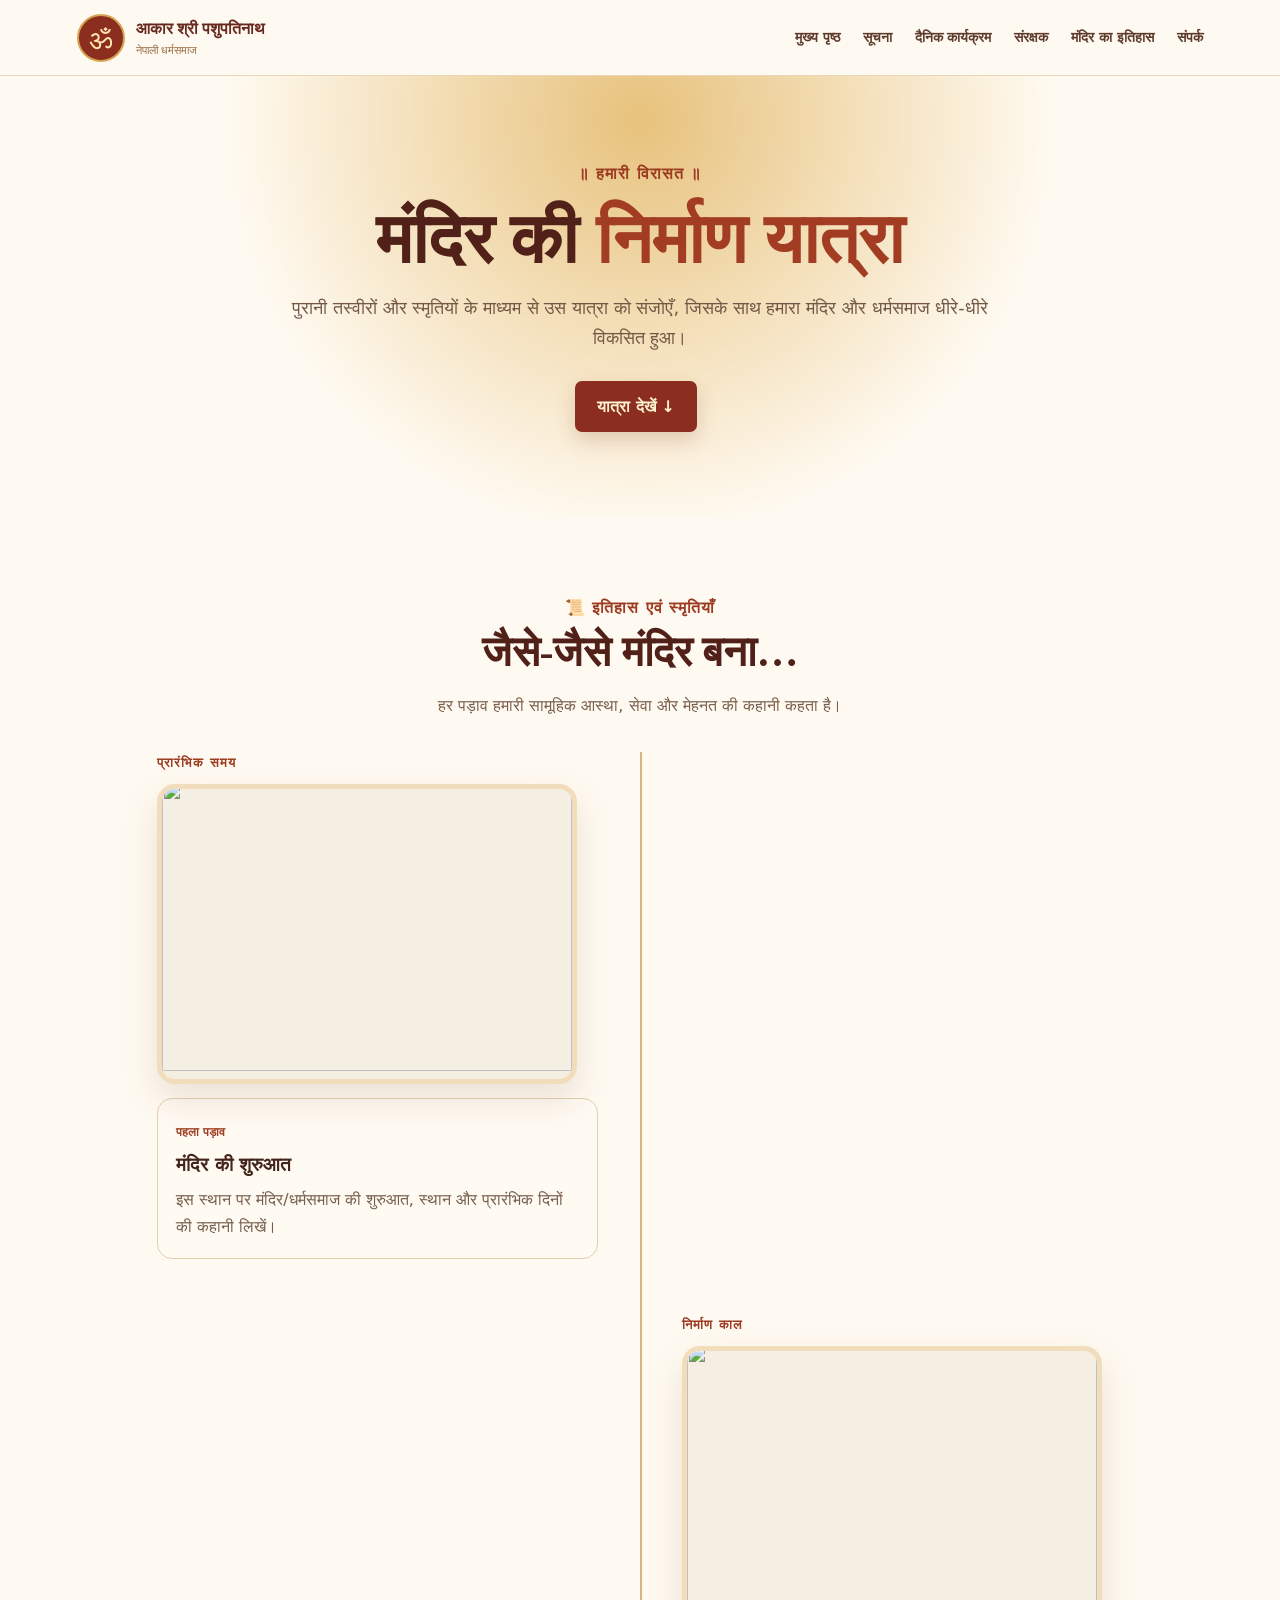
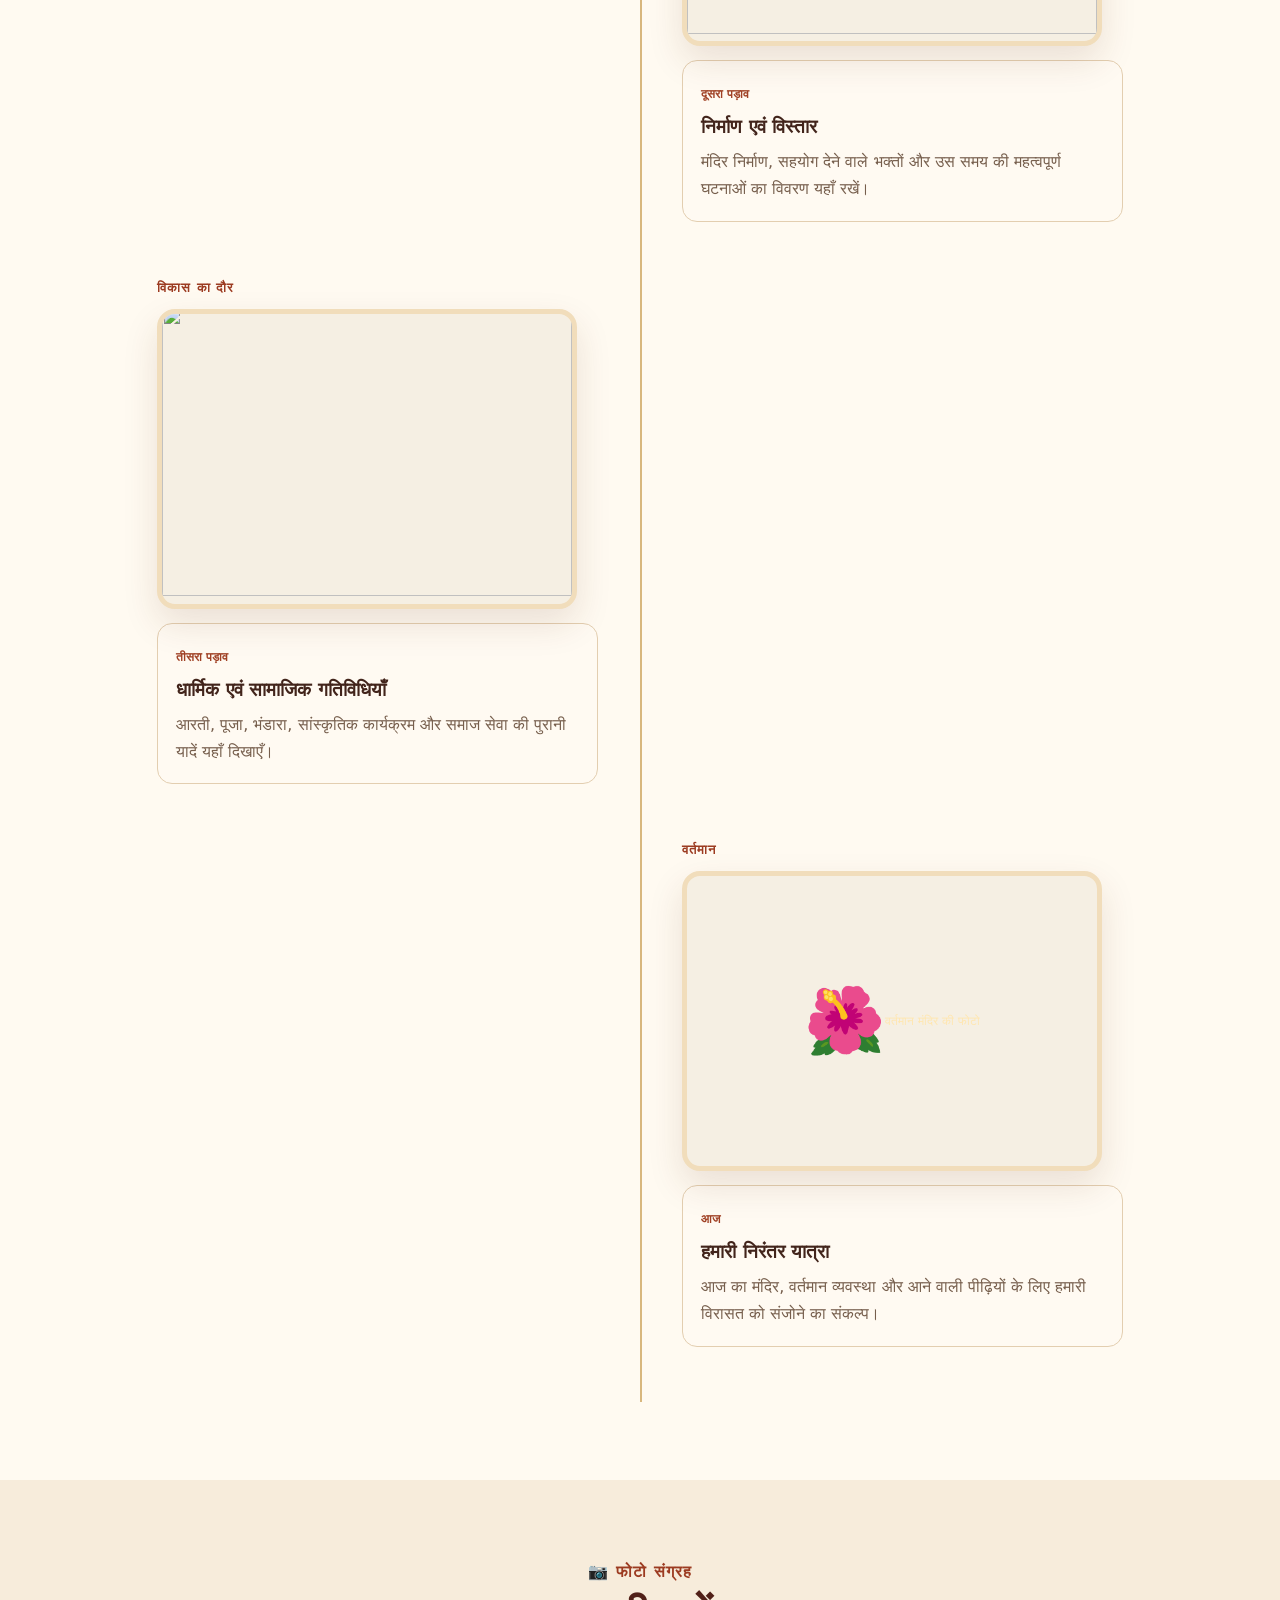
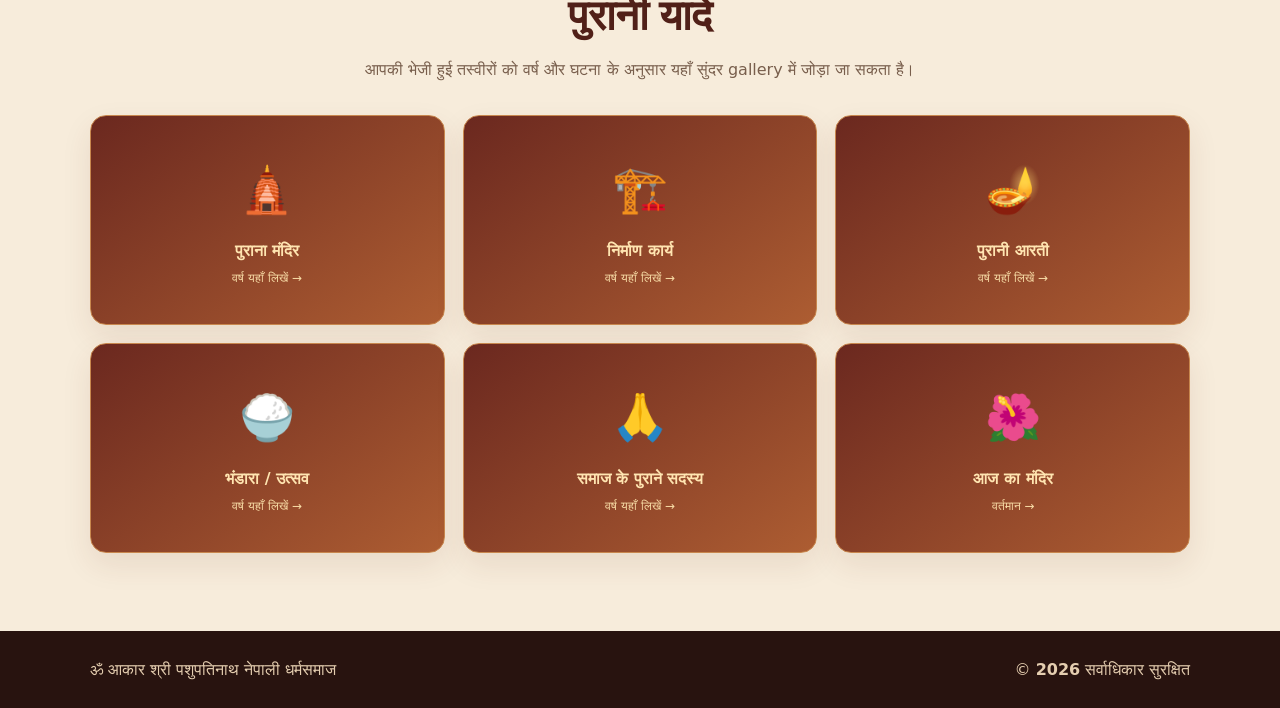
==== itihas.html @ bdc4d1e3 "Add files via upload" ====
<!doctype html>
<html lang="hi"><head><meta charset="utf-8"><meta name="viewport" content="width=device-width,initial-scale=1"><title>मंदिर का इतिहास | आकार श्री पशुपतिनाथ नेपाली धर्मसमाज</title><link rel="stylesheet" href="style.css"></head>
<body>
<header><div class="brand"><div class="om">ॐ</div><div><b>आकार श्री पशुपतिनाथ</b><small>नेपाली धर्मसमाज</small></div></div><button class="hamb" onclick="document.querySelector('nav').classList.toggle('open')">☰</button><nav><a href="index.html#home">मुख्य पृष्ठ</a><a href="index.html#notice">सूचना</a><a href="index.html#daily">दैनिक कार्यक्रम</a><a href="index.html#samrakshak">संरक्षक</a><a href="itihas.html">मंदिर का इतिहास</a><a href="index.html#contact">संपर्क</a></nav></header>
<section class="history-hero"><div class="history-inner"><div class="tilak">॥ हमारी विरासत ॥</div><h1>मंदिर की <em>निर्माण यात्रा</em></h1><p>पुरानी तस्वीरों और स्मृतियों के माध्यम से उस यात्रा को संजोएँ, जिसके साथ हमारा मंदिर और धर्मसमाज धीरे-धीरे विकसित हुआ।</p><a class="btn" href="#timeline">यात्रा देखें ↓</a></div></section>
<section id="timeline" class="section"><div class="heading center"><span>📜 इतिहास एवं स्मृतियाँ</span><h2>जैसे-जैसे मंदिर बना…</h2><p>हर पड़ाव हमारी सामूहिक आस्था, सेवा और मेहनत की कहानी कहता है।</p></div>
<div class="history-timeline">
 <article class="history-item"><div class="history-year">प्रारंभिक समय</div>
 <div class="history-photo">
    <div class="logo-area">
        <img src="old-image/01.jpg" class="logo-img">
    </div>
</div>
<div class="history-content"><span>पहला पड़ाव</span><h3>मंदिर की शुरुआत</h3><p>इस स्थान पर मंदिर/धर्मसमाज की शुरुआत, स्थान और प्रारंभिक दिनों की कहानी लिखें।</p></div></article>
 <article class="history-item"><div class="history-year">निर्माण काल</div>
 <div class="history-photo">
    <div class="logo-area">
        <img src="old-image/02.jpg" class="logo-img">
    </div>
</div>
 <div class="history-content"><span>दूसरा पड़ाव</span><h3>निर्माण एवं विस्तार</h3><p>मंदिर निर्माण, सहयोग देने वाले भक्तों और उस समय की महत्वपूर्ण घटनाओं का विवरण यहाँ रखें।</p></div></article>
 
 <article class="history-item"><div class="history-year">विकास का दौर</div>
 
 <div class="history-photo">
    <div class="logo-area">
        <img src="old-image/03.jpg" class="logo-img">
    </div>
</div>
 
 <div class="history-content"><span>तीसरा पड़ाव</span><h3>धार्मिक एवं सामाजिक गतिविधियाँ</h3><p>आरती, पूजा, भंडारा, सांस्कृतिक कार्यक्रम और समाज सेवा की पुरानी यादें यहाँ दिखाएँ।</p></div></article>
 <article class="history-item"><div class="history-year">वर्तमान</div><div class="history-photo"><div>🌺</div><small>वर्तमान मंदिर की फोटो</small></div><div class="history-content"><span>आज</span><h3>हमारी निरंतर यात्रा</h3><p>आज का मंदिर, वर्तमान व्यवस्था और आने वाली पीढ़ियों के लिए हमारी विरासत को संजोने का संकल्प।</p></div></article>
</div></section>
<section class="section cream"><div class="heading center"><span>📷 फोटो संग्रह</span><h2>पुरानी यादें</h2><p>आपकी भेजी हुई तस्वीरों को वर्ष और घटना के अनुसार यहाँ सुंदर gallery में जोड़ा जा सकता है।</p></div><div class="memory-grid history-links"><a href="purana-mandir.html"><span>🛕</span><b>पुराना मंदिर</b><small>वर्ष यहाँ लिखें →</small></a><a href="nirman-karya.html"><span>🏗️</span><b>निर्माण कार्य</b><small>वर्ष यहाँ लिखें →</small></a><a href="purani-aarti.html"><span>🪔</span><b>पुरानी आरती</b><small>वर्ष यहाँ लिखें →</small></a><a href="bhandara-utsav.html"><span>🍚</span><b>भंडारा / उत्सव</b><small>वर्ष यहाँ लिखें →</small></a><a href="purane-sadasya.html"><span>🙏</span><b>समाज के पुराने सदस्य</b><small>वर्ष यहाँ लिखें →</small></a><a href="aaj-ka-mandir.html"><span>🌺</span><b>आज का मंदिर</b><small>वर्तमान →</small></a></div></section>
<footer>ॐ आकार श्री पशुपतिनाथ नेपाली धर्मसमाज <span>© <b id="year"></b> सर्वाधिकार सुरक्षित</span></footer><script>document.getElementById('year').textContent=new Date().getFullYear()</script></body></html>
---- style.css ----
*{box-sizing:border-box}html{scroll-behavior:smooth}body{margin:0;color:#42241b;background:#fffaf1;font-family:system-ui,-apple-system,"Noto Sans Devanagari",sans-serif;line-height:1.7}header{height:76px;position:sticky;top:0;z-index:20;display:flex;align-items:center;justify-content:space-between;padding:10px 6vw;background:rgba(255,250,241,.96);border-bottom:1px solid #ead6b9;backdrop-filter:blur(12px)}.brand{display:flex;gap:11px;align-items:center}.brand b{display:block;font-family:Georgia,serif;color:#67281d}.brand small{display:block;color:#9a6c45;font-size:11px}.om{width:48px;height:48px;border-radius:50%;display:grid;place-items:center;background:#8c2e1f;color:#ffe5ad;font-size:28px;border:2px solid #d5a453}nav{display:flex;gap:23px}nav a{color:#5e3a2b;text-decoration:none;font-size:14px;font-weight:700}.hamb{display:none;background:none;border:0;font-size:25px}.hero{min-height:650px;position:relative;overflow:hidden;background:radial-gradient(circle at 80% 20%,#efd59e,transparent 23%),linear-gradient(135deg,#f4e1c3,#fffaf1)}.hero:before{content:"";position:absolute;inset:0;background-image:radial-gradient(#b8863b55 1px,transparent 1px);background-size:28px 28px;opacity:.3}.hero-inner{position:relative;max-width:1180px;margin:auto;padding:85px 30px;display:grid;grid-template-columns:1.15fr .85fr;align-items:center;gap:50px}.tilak,.heading>span{color:#9c3b21;font-weight:800;letter-spacing:1px}.hero h1{font:600 clamp(45px,6vw,76px)/1.05 Georgia,serif;color:#512018;margin:16px 0}.hero h1 em{color:#a23c22;font-style:normal}.hero-copy p{font-size:18px;max-width:680px;color:#6e5240}.btn{display:inline-block;background:#8c2e1f;color:#fff2d0;text-decoration:none;padding:12px 22px;border-radius:7px;font-weight:800;margin:12px 8px 0 0;box-shadow:0 8px 20px #7b2a1c30}.btn.ghost{background:transparent;color:#8c2e1f;border:1px solid #b66b42;box-shadow:none}.temple-art{text-align:center;background:#fff7e7cc;border:1px solid #dfc18b;border-radius:50%;width:380px;height:380px;margin:auto;padding-top:35px;box-shadow:0 25px 70px #6c321c22}.sun{color:#c28c32;font-size:40px}.temple{margin:5px auto 12px;width:200px;height:200px;border-radius:50%;display:grid;place-items:center;background:#8c2e1f;color:#ffe3a3;border:8px double #d6a34d;outline:3px solid #8c2e1f;outline-offset:-20px;font-size:100px}.temple-art h2{font:28px Georgia,serif;margin:0}.temple-art p{margin:0;color:#a03d23;font-weight:800}.bells{font-size:19px;color:#9c6a2b}.scroll{text-align:center;padding-bottom:20px;color:#936d4d}.marquee{background:#7f2c20;color:#ffe9bd;padding:11px;text-align:center;font-size:14px}.section{padding:78px 7vw;max-width:1300px;margin:auto}.cream{max-width:none;background:#f7ecdb}.heading{margin-bottom:32px}.heading h2{font:600 42px/1.15 Georgia,serif;margin:7px 0;color:#512018}.heading p{color:#785e4c}.center{text-align:center}.cards,.videos,.people{display:grid;grid-template-columns:repeat(3,1fr);gap:20px}.notice{background:#fff;border:1px solid #ead8bf;border-radius:14px;padding:22px;display:flex;gap:15px;box-shadow:0 10px 25px #6b32120b}.notice .icon{font-size:30px}.notice b,.role{color:#a04125;font-size:12px;letter-spacing:1px}.notice h3{margin:4px 0}.notice p{margin:0;color:#765e4c}.timeline{max-width:1150px;margin:auto;display:grid;grid-template-columns:repeat(5,1fr);border:1px solid #dfc9a6;border-radius:15px;overflow:hidden;background:#fffaf0}.timeline div{padding:25px 15px;border-right:1px solid #dfc9a6}.timeline div:last-child{border:0}.timeline time{color:#9d3c22;font-weight:900;display:block}.timeline strong{display:block;font-size:18px;margin:8px 0}.timeline small{color:#806855}.note{text-align:center;color:#96765a;font-size:13px}.video,.gallery-grid div{background:linear-gradient(135deg,#622319,#a94727);height:180px;display:grid;place-items:center;color:#ffe3a8;font-size:55px}.videos article{background:#fff;border:1px solid #ead8bf;border-radius:15px;overflow:hidden}.videos h3,.videos p{margin-left:20px}.videos p{color:#7d6654}.about{display:grid;grid-template-columns:.8fr 1.2fr;gap:70px;align-items:center}.about-art{height:330px;border-radius:50%;display:grid;place-items:center;background:radial-gradient(circle,#9c3724 0 35%,#7a271c 36% 55%,#d1a04e 56% 57%,#f4e0bc 58%);color:#ffe4a9;font:110px Georgia,serif;position:relative}.about-art span{position:absolute;bottom:50px;font:700 13px system-ui;letter-spacing:2px}.pillrow{display:flex;flex-wrap:wrap;gap:10px}.pillrow span{background:#f6ead7;border:1px solid #e4ceb0;padding:10px 14px;border-radius:30px}.people{grid-template-columns:repeat(3,1fr)}.person{background:#fffaf2;border:1px solid #e3ceb0;border-radius:15px;padding:24px;text-align:center;text-decoration:none;color:#42241b;transition:.2s}.person:hover{transform:translateY(-4px);box-shadow:0 15px 30px #63311a18}.avatar,.photo{width:75px;height:75px;margin:auto;border-radius:50%;display:grid;place-items:center;background:#ecd4ad;color:#8c2e1f;font-weight:900;font-size:24px}.featured{background:#fff8e6;border:2px solid #d5a453}.featured .photo{width:105px;height:105px;font-size:42px;background:#8c2e1f;color:#ffe3a8;border:6px double #d6a34d}.person h3{margin:8px 0}.person p{color:#9a6d4a}.gallery-grid{display:grid;grid-template-columns:repeat(4,1fr);gap:15px}.gallery-grid div{height:190px;border-radius:15px;display:flex;flex-direction:column;justify-content:center;align-items:center;gap:10px}.gallery-grid b{font-size:16px}.contact{background:#4c2119;color:#ffe8be;padding:65px 7vw;display:grid;grid-template-columns:1fr 1fr;gap:50px}.contact h2{font:40px Georgia,serif}.contact-card{background:#5e2a20;border:1px solid #8b5545;padding:30px;border-radius:16px}.contact-card a{color:#ffe2a8}.contact>div>span{color:#e6ad62;font-weight:800}footer{background:#28130f;color:#e5ceb0;padding:25px 7vw;display:flex;justify-content:space-between}.profile-hero{min-height:calc(100vh - 76px);padding:55px 20px;background:radial-gradient(circle at 50% 0,#f0d49a,#fffaf1 45%);display:flex;justify-content:center}.profile-card{max-width:760px;text-align:center;background:#fffaf1;border:1px solid #dfc294;border-radius:25px;padding:38px 55px;box-shadow:0 25px 80px #6b321c18}.back{display:block;text-align:left;color:#8f3a24;text-decoration:none;font-weight:700}.profile-photo{width:180px;height:180px;margin:25px auto;border-radius:50%;display:grid;place-items:center;background:#8c2e1f;color:#ffe2a1;font:90px Georgia,serif;border:9px double #d7a44d;outline:2px solid #8c2e1f;outline-offset:-25px}.profile-card h1{font:45px Georgia,serif;color:#512018;margin:5px}.divider{color:#c08b3a;margin:12px}.quote{font:italic 21px Georgia,serif;color:#8a5a35}.profile-points{display:grid;grid-template-columns:repeat(3,1fr);gap:12px;margin:25px 0}.profile-points div{padding:15px;background:#f7ead5;border-radius:12px}.profile-points b{display:block;font-size:28px}.profile-points span{font-size:13px;font-weight:700}.profile-card>p{color:#735846}@media(max-width:850px){nav{display:none;position:absolute;top:76px;left:0;right:0;background:#fffaf1;padding:20px;flex-direction:column}.hamb{display:block}.hero-inner,.about,.contact{grid-template-columns:1fr}.hero-inner{padding-top:55px}.temple-art{width:310px;height:310px}.temple{width:155px;height:155px;font-size:75px}.cards,.videos,.people{grid-template-columns:1fr 1fr}.timeline{grid-template-columns:1fr}.timeline div{border-right:0;border-bottom:1px solid #dfc9a6}.gallery-grid{grid-template-columns:1fr 1fr}.profile-card{padding:25px}.profile-points{grid-template-columns:1fr}}@media(max-width:520px){.cards,.videos,.people,.gallery-grid{grid-template-columns:1fr}.section{padding:55px 5vw}.hero h1{font-size:44px}footer{display:block}.brand b{font-size:13px}}

.history-hero{min-height:440px;display:grid;place-items:center;text-align:center;padding:70px 25px;background:radial-gradient(circle at 50% 10%,#e7c27c,#fffaf1 55%)}.history-inner{max-width:850px}.history-hero h1{font:600 clamp(45px,6vw,70px)/1.08 Georgia,serif;color:#512018;margin:15px 0}.history-hero h1 em{color:#a23c22;font-style:normal}.history-hero p{font-size:18px;color:#735846;max-width:720px;margin:0 auto 15px}.history-timeline{max-width:1050px;margin:auto;position:relative}.history-timeline:before{content:"";position:absolute;left:50%;top:0;bottom:0;width:2px;background:#d8b77e}.history-item{position:relative;width:50%;padding:0 42px 55px}.history-item:nth-child(even){margin-left:50%}.history-year{font-weight:900;color:#9c3b21;font-size:13px;letter-spacing:1px;margin-bottom:10px}.history-photo{height:220px;border-radius:16px;background:linear-gradient(135deg,#6d291f,#b56a35);display:grid;place-items:center;color:#ffe6af;border:5px solid #f1ddbb;box-shadow:0 15px 35px #60301b20}.history-photo div{font-size:65px}.history-photo small{font-size:12px}.history-content{background:#fffaf2;border:1px solid #e3ceb0;border-radius:15px;padding:18px;margin-top:14px}.history-content span{color:#a04125;font-size:12px;font-weight:900}.history-content h3{margin:5px 0}.history-content p{color:#765e4c;margin:0}.memory-grid{display:grid;grid-template-columns:repeat(3,1fr);gap:18px}.memory-grid div{height:210px;border-radius:16px;background:linear-gradient(145deg,#6b281f,#ad5d32);display:flex;flex-direction:column;align-items:center;justify-content:center;color:#ffe5b1;text-align:center;font-size:22px;box-shadow:0 12px 30px #5b2a1a18}.memory-grid small{font-size:12px;margin-top:5px;color:#f8dca6}.history-teaser{display:grid;grid-template-columns:1fr 1fr;gap:50px;align-items:center;background:#f7ecdb;max-width:none}.history-mini{display:grid;grid-template-columns:repeat(3,1fr);gap:12px}.history-mini div{height:180px;border-radius:15px;background:linear-gradient(135deg,#6b291f,#aa572f);display:flex;flex-direction:column;align-items:center;justify-content:center;color:#ffe3aa;font-size:45px}.history-mini b{font-size:13px;margin-top:8px}@media(max-width:850px){.history-timeline:before{left:12px}.history-item,.history-item:nth-child(even){width:100%;margin-left:0;padding-left:38px;padding-right:0}.memory-grid{grid-template-columns:1fr 1fr}.history-teaser{grid-template-columns:1fr}.history-mini{grid-template-columns:1fr 1fr}}@media(max-width:520px){.memory-grid{grid-template-columns:1fr}.history-mini{grid-template-columns:1fr}.history-photo{height:190px}}

.history-links a{height:210px;border-radius:16px;background:linear-gradient(145deg,#6b281f,#ad5d32);display:flex;flex-direction:column;align-items:center;justify-content:center;color:#ffe5b1;text-align:center;text-decoration:none;box-shadow:0 12px 30px #5b2a1a18;border:1px solid #c8874e;transition:.2s}.history-links a:hover{transform:translateY(-5px)}.history-links a span{font-size:45px}.history-links a b{margin-top:8px}.history-links a small{font-size:12px;color:#f8dca6;margin-top:4px}.single-memory{max-width:1050px;margin:auto;display:grid;grid-template-columns:1fr 1fr;gap:35px}.large-memory-photo{min-height:380px;border-radius:20px;background:linear-gradient(145deg,#6b281f,#b76a35);border:7px solid #f1ddbb;display:flex;flex-direction:column;align-items:center;justify-content:center;color:#ffe5b1}.large-memory-photo span{font-size:95px}.large-memory-photo b{font-size:20px;margin-top:12px}.large-memory-photo small{font-size:12px;color:#f8dca6}.memory-detail{background:#fffaf2;border:1px solid #e3ceb0;border-radius:20px;padding:35px;display:flex;flex-direction:column;justify-content:center}.memory-detail h3{font:600 34px Georgia,serif;color:#512018;margin:8px 0 12px}.photo-note{margin-top:20px;padding:16px;background:#f7ead5;border-radius:12px;color:#805c42;font-size:14px}@media(max-width:850px){.single-memory{grid-template-columns:1fr}}
.member-hero{padding:75px 7vw;background:radial-gradient(circle at 80% 10%,#efd39b,transparent 30%),linear-gradient(135deg,#f4e1c3,#fffaf1);border-bottom:1px solid #ead6b9}.member-hero span{color:#9c3b21;font-weight:900}.member-hero h1{font:600 clamp(42px,6vw,64px)/1.1 Georgia,serif;color:#512018;margin:10px 0}.member-hero p{max-width:700px;color:#735846;font-size:17px}.member-section{max-width:none}.member-summary{display:grid;grid-template-columns:repeat(4,1fr);gap:15px;margin-bottom:28px}.member-summary div{background:#fff;border:1px solid #e3ceb0;border-radius:15px;padding:20px 22px}.member-summary b{display:block;font:700 32px Georgia,serif;color:#8c2e1f}.member-summary span{color:#795e4b;font-size:13px;font-weight:700}.member-toolbar{display:flex;gap:12px;align-items:center;margin-bottom:18px}.member-toolbar input,.member-toolbar select{padding:13px 15px;border:1px solid #ddc8a7;border-radius:9px;background:#fffaf3;color:#42241b;font:inherit}.member-toolbar input{flex:1}.member-toolbar .btn{border:0;cursor:pointer}.member-table-wrap{overflow:auto;background:#fff;border:1px solid #e1cdb0;border-radius:16px;box-shadow:0 12px 30px #5b2a1a10}.member-table{width:100%;border-collapse:collapse;min-width:900px}.member-table th{background:#f6ead7;color:#6d432f;text-align:left;font-size:12px;letter-spacing:.4px;padding:15px}.member-table td{padding:16px 15px;border-top:1px solid #eee0cd;color:#624938}.member-table td:first-child b{display:block;color:#512018}.member-table td small{color:#a17452}.status{display:inline-block;padding:5px 10px;border-radius:20px;font-size:12px;font-weight:800}.status.active{background:#e5f0e4;color:#376238}.status.due{background:#fff0cf;color:#865d16}.status.expired{background:#f6dddd;color:#8b2f2f}.wa-btn,.detail-btn{border:0;border-radius:7px;padding:8px 10px;margin:2px;cursor:pointer;font-weight:800}.wa-btn{background:#e4f2df;color:#356735}.detail-btn{background:#f1e6d7;color:#744a31}.member-note{margin-top:20px;background:#f7ead5;border:1px solid #e2c9a4;border-radius:12px;padding:16px;color:#735541;font-size:14px}@media(max-width:850px){.member-summary{grid-template-columns:1fr 1fr}.member-toolbar{flex-wrap:wrap}.member-toolbar input{min-width:100%}}@media(max-width:520px){.member-summary{grid-template-columns:1fr}.member-hero{padding:55px 5vw}}
.logo-img {
    width: 400px;
    height: 400px;
    object-fit: contain;
    display: block;
    margin: 0 auto 15px;
}
.logo-header-img {
    width: 100px;
    height: 100px;
    object-fit: contain;
    display: block;
    margin: 0 auto 15px;
}
.history-photo {
    width: 100%;
    max-width: 420px;
    height: 300px;
    overflow: hidden;
    border-radius: 18px;
    position: relative;
    background: #f5efe3;
    display: flex;
    align-items: center;
    justify-content: center;
}

.history-photo .logo-area {
    width: 100%;
    height: 100%;
    display: flex;
    align-items: center;
    justify-content: center;
}

.history-photo .logo-img {
    width: 100%;
    height: 100%;
    object-fit: contain;
    display: block;
}
@media (max-width: 768px) {
    .logo-img {
        width: 120px;
        height: 120px;
    }

    .site-title {
        font-size: 22px;
    }
}
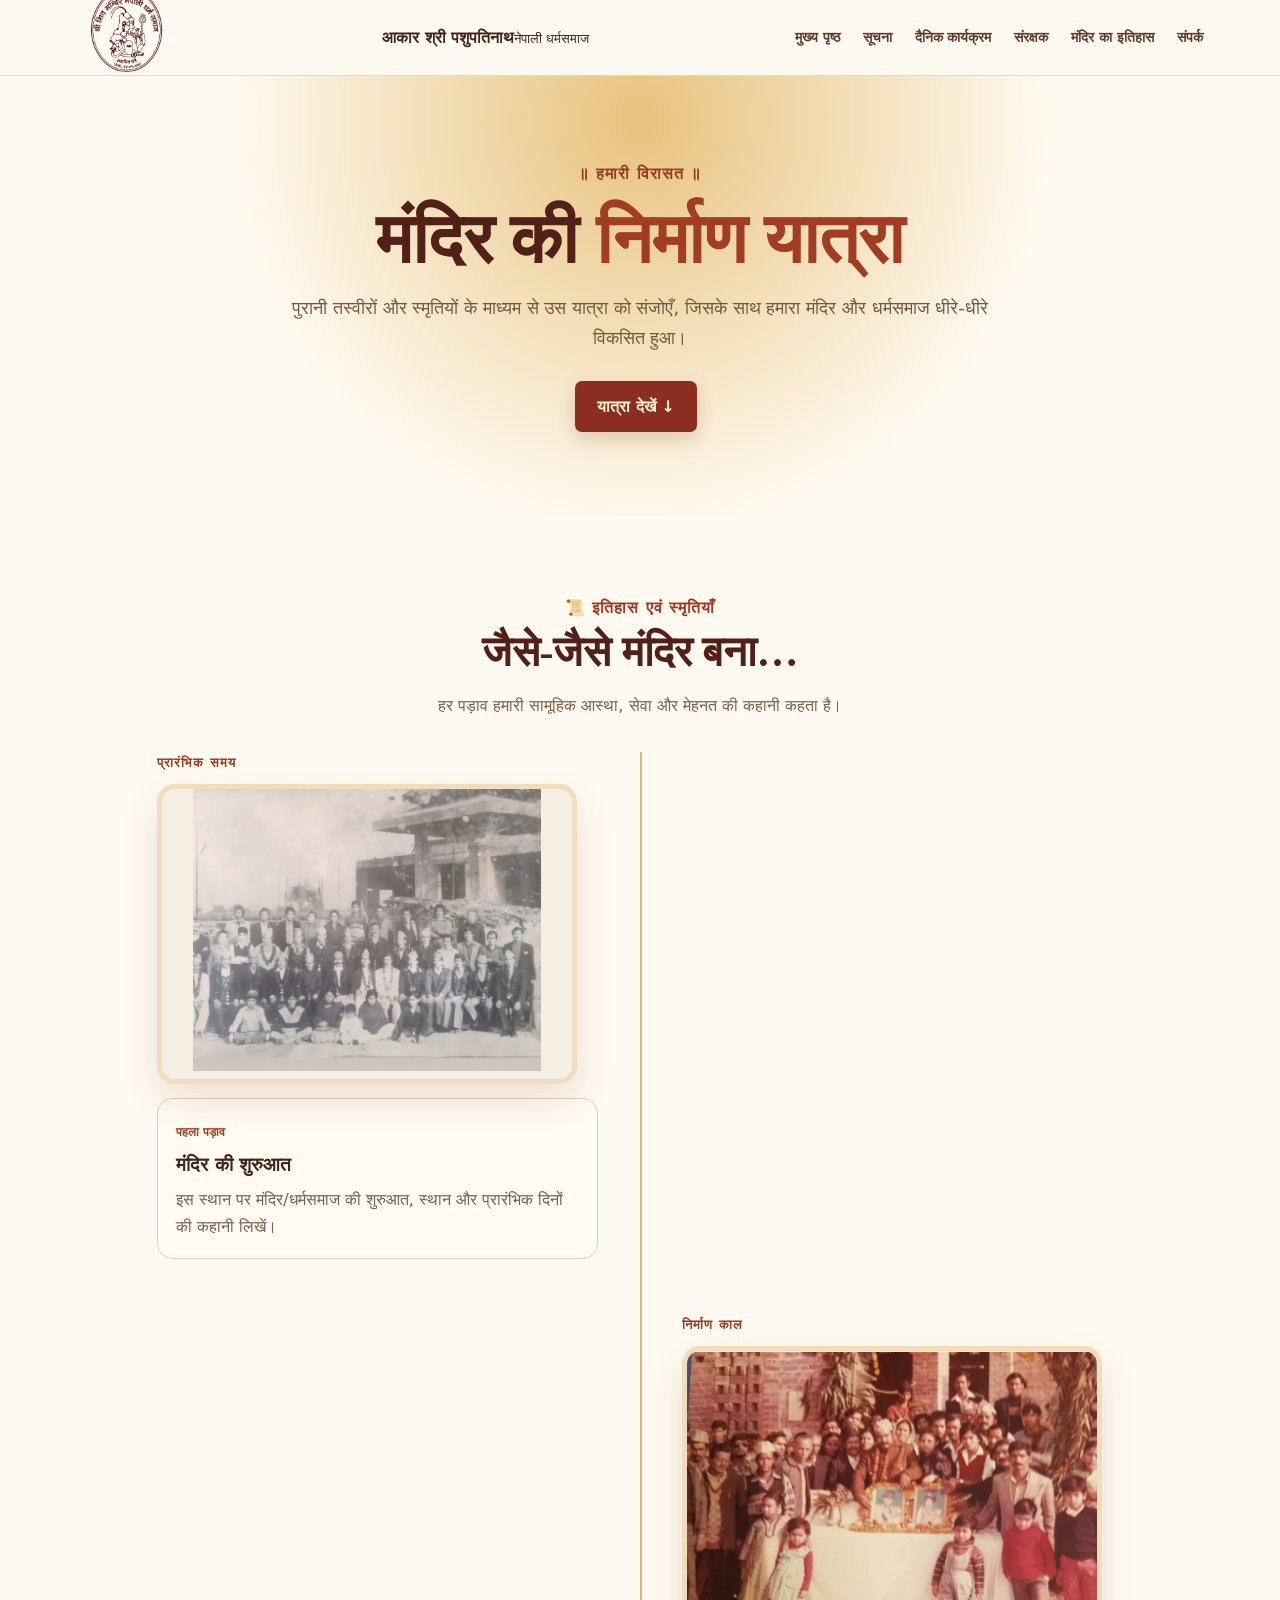
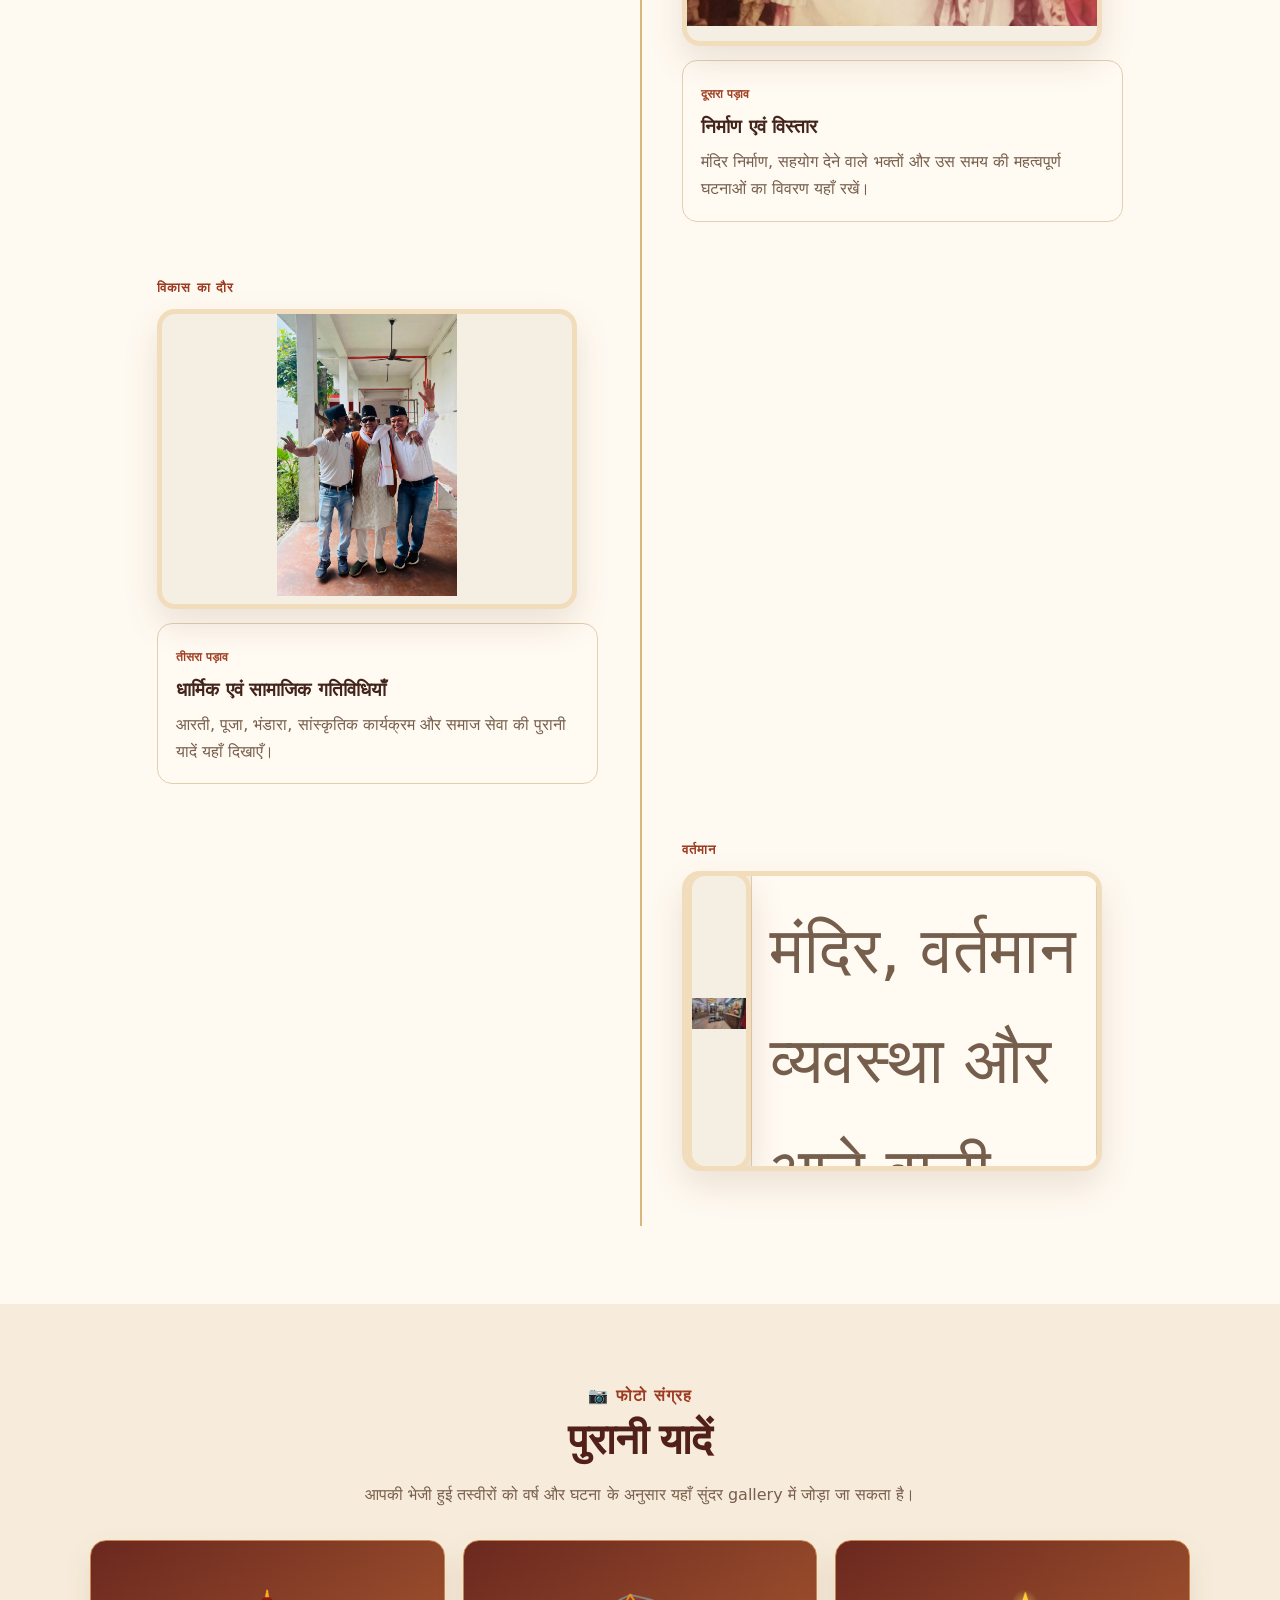
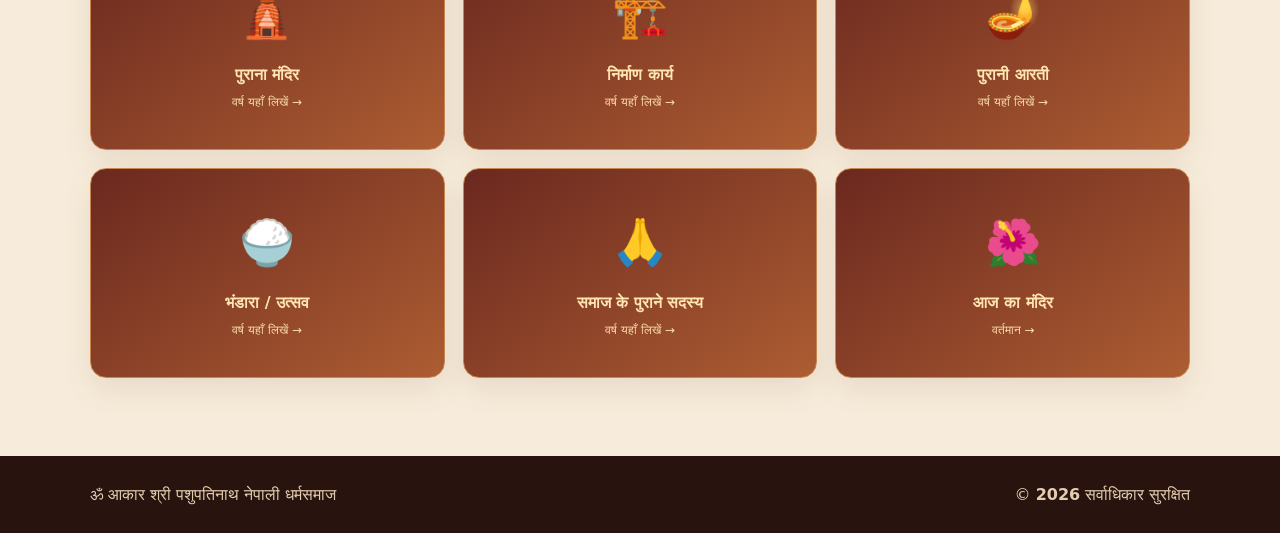
==== commit 7c6f729a: "push hhh" ====
--- a/itihas.html
+++ b/itihas.html
@@ -1,7 +1,7 @@
 <!doctype html>
 <html lang="hi"><head><meta charset="utf-8"><meta name="viewport" content="width=device-width,initial-scale=1"><title>मंदिर का इतिहास | आकार श्री पशुपतिनाथ नेपाली धर्मसमाज</title><link rel="stylesheet" href="style.css"></head>
 <body>
-<header><div class="brand"><div class="om">ॐ</div><div><b>आकार श्री पशुपतिनाथ</b><small>नेपाली धर्मसमाज</small></div></div><button class="hamb" onclick="document.querySelector('nav').classList.toggle('open')">☰</button><nav><a href="index.html#home">मुख्य पृष्ठ</a><a href="index.html#notice">सूचना</a><a href="index.html#daily">दैनिक कार्यक्रम</a><a href="index.html#samrakshak">संरक्षक</a><a href="itihas.html">मंदिर का इतिहास</a><a href="index.html#contact">संपर्क</a></nav></header>
+<header> <div class="logo-area"> <img src="logo.png" alt="आकार श्री पशुपतिनाथ नेपाली धर्मसमाज लोगो" class="logo-header-img" ></div><div><b>आकार श्री पशुपतिनाथ</b><small>नेपाली धर्मसमाज</small></div></div><button class="hamb" onclick="document.querySelector('nav').classList.toggle('open')">☰</button><nav><a href="index.html#home">मुख्य पृष्ठ</a><a href="index.html#notice">सूचना</a><a href="index.html#daily">दैनिक कार्यक्रम</a><a href="index.html#samrakshak">संरक्षक</a><a href="itihas.html">मंदिर का इतिहास</a><a href="index.html#contact">संपर्क</a></nav></header>
 <section class="history-hero"><div class="history-inner"><div class="tilak">॥ हमारी विरासत ॥</div><h1>मंदिर की <em>निर्माण यात्रा</em></h1><p>पुरानी तस्वीरों और स्मृतियों के माध्यम से उस यात्रा को संजोएँ, जिसके साथ हमारा मंदिर और धर्मसमाज धीरे-धीरे विकसित हुआ।</p><a class="btn" href="#timeline">यात्रा देखें ↓</a></div></section>
 <section id="timeline" class="section"><div class="heading center"><span>📜 इतिहास एवं स्मृतियाँ</span><h2>जैसे-जैसे मंदिर बना…</h2><p>हर पड़ाव हमारी सामूहिक आस्था, सेवा और मेहनत की कहानी कहता है।</p></div>
 <div class="history-timeline">
@@ -19,17 +19,27 @@
     </div>
 </div>
  <div class="history-content"><span>दूसरा पड़ाव</span><h3>निर्माण एवं विस्तार</h3><p>मंदिर निर्माण, सहयोग देने वाले भक्तों और उस समय की महत्वपूर्ण घटनाओं का विवरण यहाँ रखें।</p></div></article>
- 
  <article class="history-item"><div class="history-year">विकास का दौर</div>
- 
  <div class="history-photo">
     <div class="logo-area">
         <img src="old-image/03.jpg" class="logo-img">
     </div>
 </div>
- 
  <div class="history-content"><span>तीसरा पड़ाव</span><h3>धार्मिक एवं सामाजिक गतिविधियाँ</h3><p>आरती, पूजा, भंडारा, सांस्कृतिक कार्यक्रम और समाज सेवा की पुरानी यादें यहाँ दिखाएँ।</p></div></article>
- <article class="history-item"><div class="history-year">वर्तमान</div><div class="history-photo"><div>🌺</div><small>वर्तमान मंदिर की फोटो</small></div><div class="history-content"><span>आज</span><h3>हमारी निरंतर यात्रा</h3><p>आज का मंदिर, वर्तमान व्यवस्था और आने वाली पीढ़ियों के लिए हमारी विरासत को संजोने का संकल्प।</p></div></article>
+ <article class="history-item"><div class="history-year">वर्तमान</div><div class="history-photo">
+<div class="history-photo">
+    <div class="logo-area">
+        <img src="old-image/04.jpg" class="logo-img">
+    </div>
+</div>
+ <div class="history-content"><span>आज</span><h3>हमारी निरंतर यात्रा</h3><p>आज का मंदिर, वर्तमान व्यवस्था और आने वाली पीढ़ियों के लिए हमारी विरासत को संजोने का संकल्प।</p></div></article>
 </div></section>
-<section class="section cream"><div class="heading center"><span>📷 फोटो संग्रह</span><h2>पुरानी यादें</h2><p>आपकी भेजी हुई तस्वीरों को वर्ष और घटना के अनुसार यहाँ सुंदर gallery में जोड़ा जा सकता है।</p></div><div class="memory-grid history-links"><a href="purana-mandir.html"><span>🛕</span><b>पुराना मंदिर</b><small>वर्ष यहाँ लिखें →</small></a><a href="nirman-karya.html"><span>🏗️</span><b>निर्माण कार्य</b><small>वर्ष यहाँ लिखें →</small></a><a href="purani-aarti.html"><span>🪔</span><b>पुरानी आरती</b><small>वर्ष यहाँ लिखें →</small></a><a href="bhandara-utsav.html"><span>🍚</span><b>भंडारा / उत्सव</b><small>वर्ष यहाँ लिखें →</small></a><a href="purane-sadasya.html"><span>🙏</span><b>समाज के पुराने सदस्य</b><small>वर्ष यहाँ लिखें →</small></a><a href="aaj-ka-mandir.html"><span>🌺</span><b>आज का मंदिर</b><small>वर्तमान →</small></a></div></section>
+<section class="section cream"><div class="heading center"><span>📷 फोटो संग्रह</span><h2>पुरानी यादें</h2><p>आपकी भेजी हुई तस्वीरों को वर्ष और घटना के अनुसार यहाँ सुंदर gallery में जोड़ा जा सकता है।</p></div>
+<div class="memory-grid history-links"><a href="purana-mandir.html">
+<span>🛕</span><b>पुराना मंदिर</b><small>वर्ष यहाँ लिखें →</small></a>
+<a href="nirman-karya.html"><span>🏗️</span><b>निर्माण कार्य</b><small>वर्ष यहाँ लिखें →</small></a>
+<a href="purani-aarti.html"><span>🪔</span><b>पुरानी आरती</b><small>वर्ष यहाँ लिखें →</small></a>
+<a href="bhandara-utsav.html"><span>🍚</span><b>भंडारा / उत्सव</b><small>वर्ष यहाँ लिखें →</small></a>
+<a href="purane-sadasya.html"><span>🙏</span><b>समाज के पुराने सदस्य</b><small>वर्ष यहाँ लिखें →</small></a>
+<a href="aaj-ka-mandir.html"><span>🌺</span><b>आज का मंदिर</b><small>वर्तमान →</small></a></div></section>
 <footer>ॐ आकार श्री पशुपतिनाथ नेपाली धर्मसमाज <span>© <b id="year"></b> सर्वाधिकार सुरक्षित</span></footer><script>document.getElementById('year').textContent=new Date().getFullYear()</script></body></html>
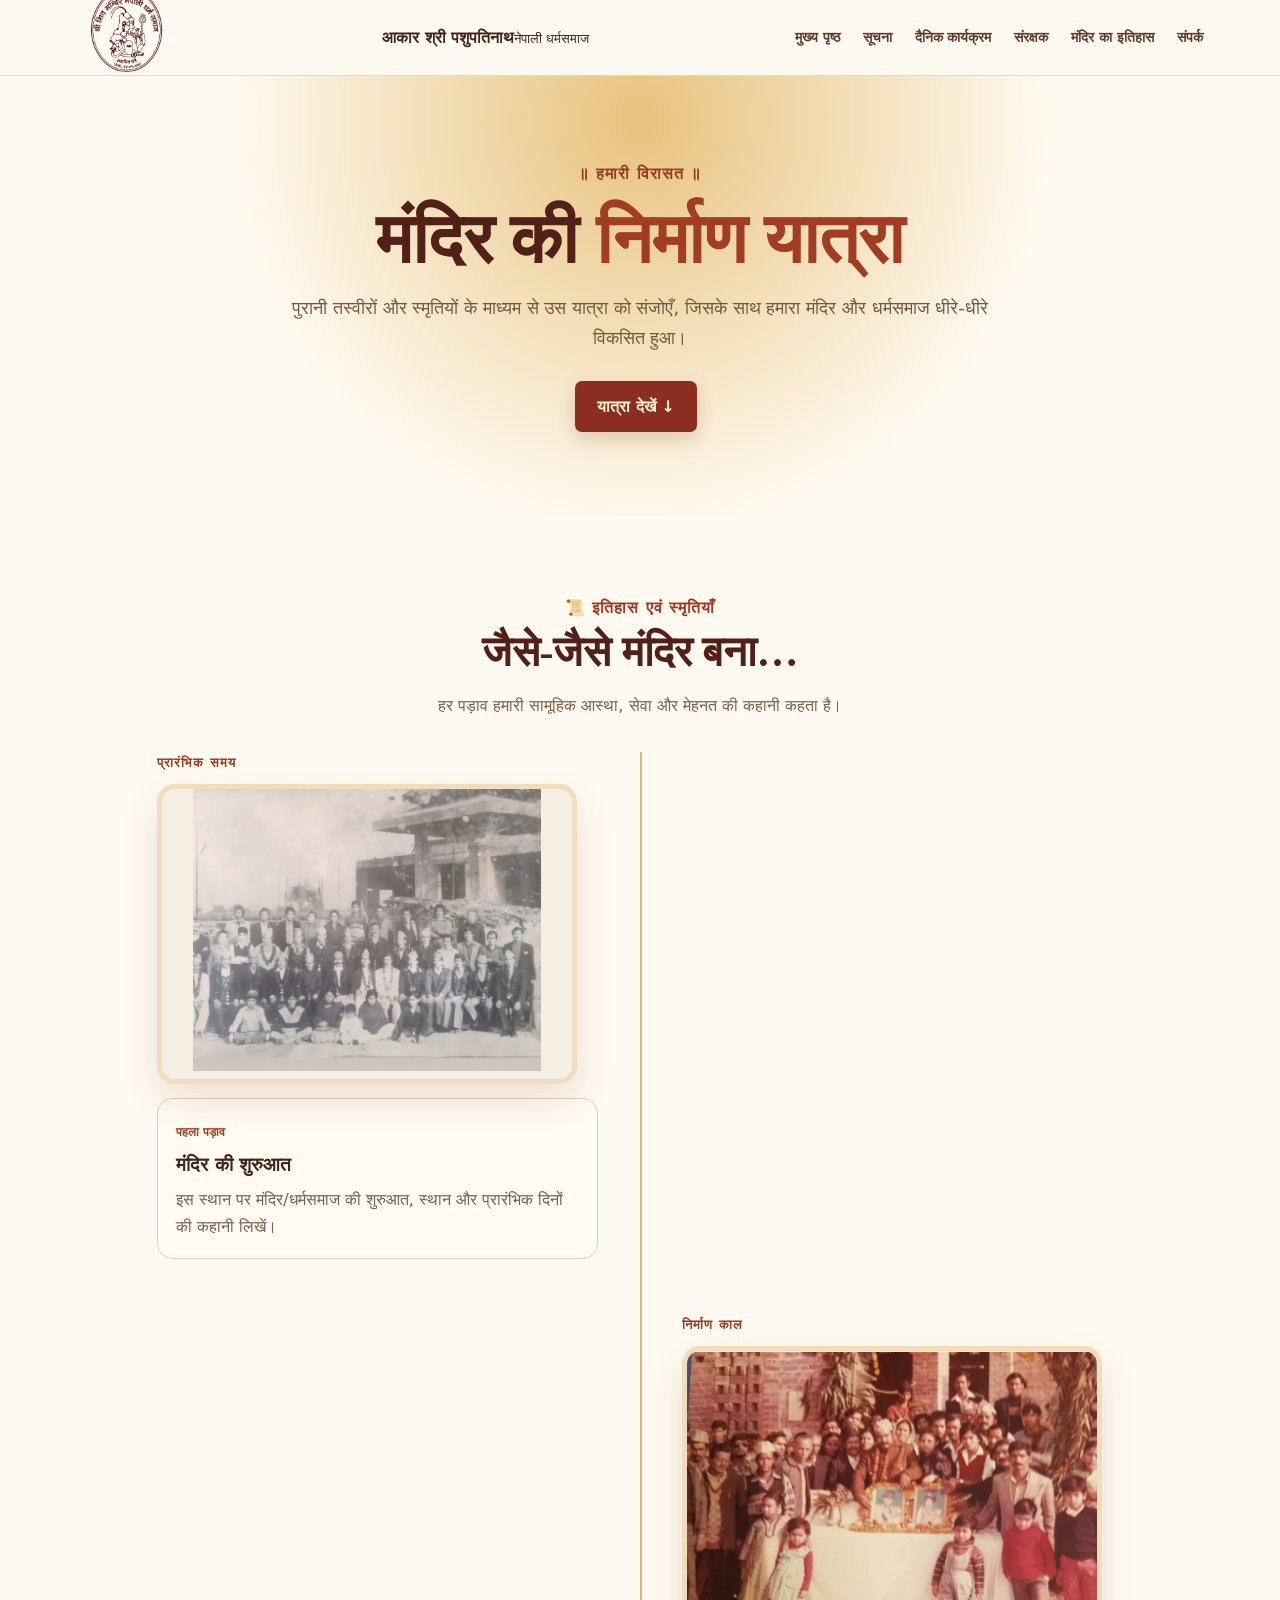
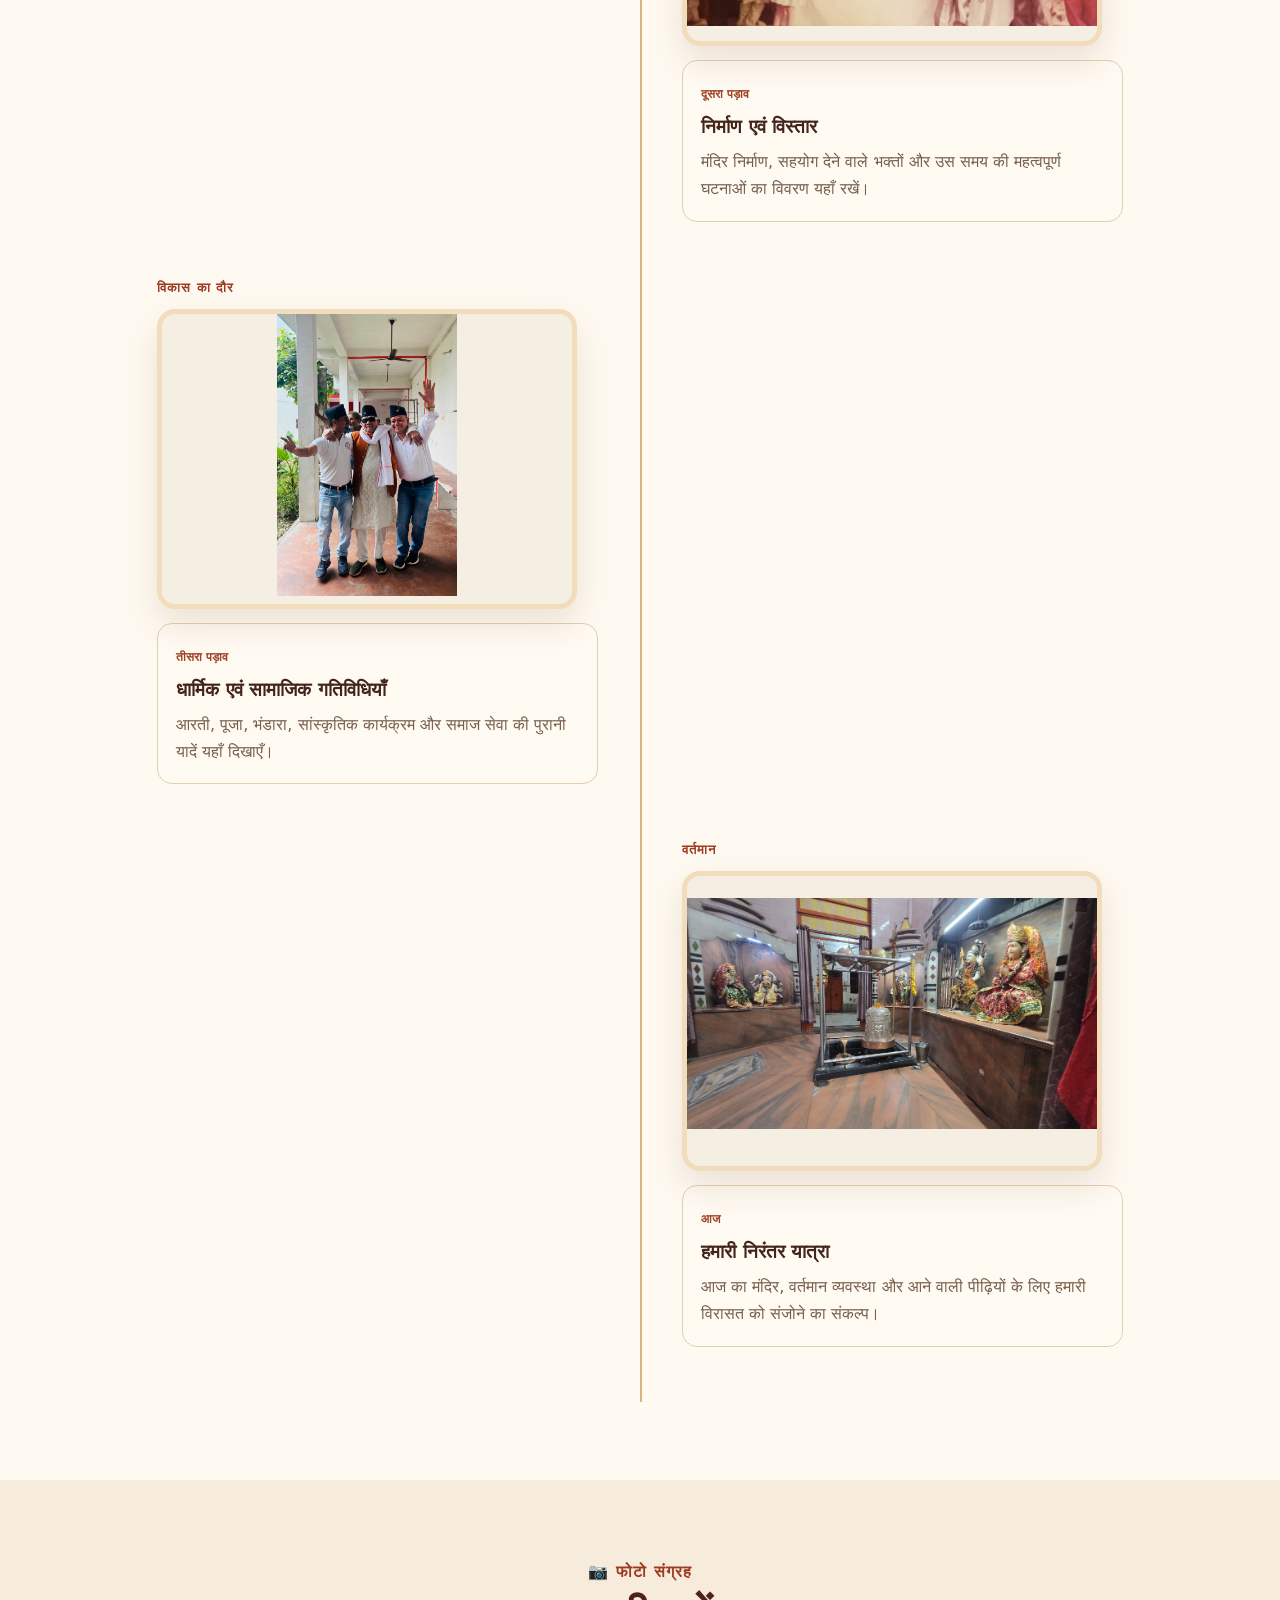
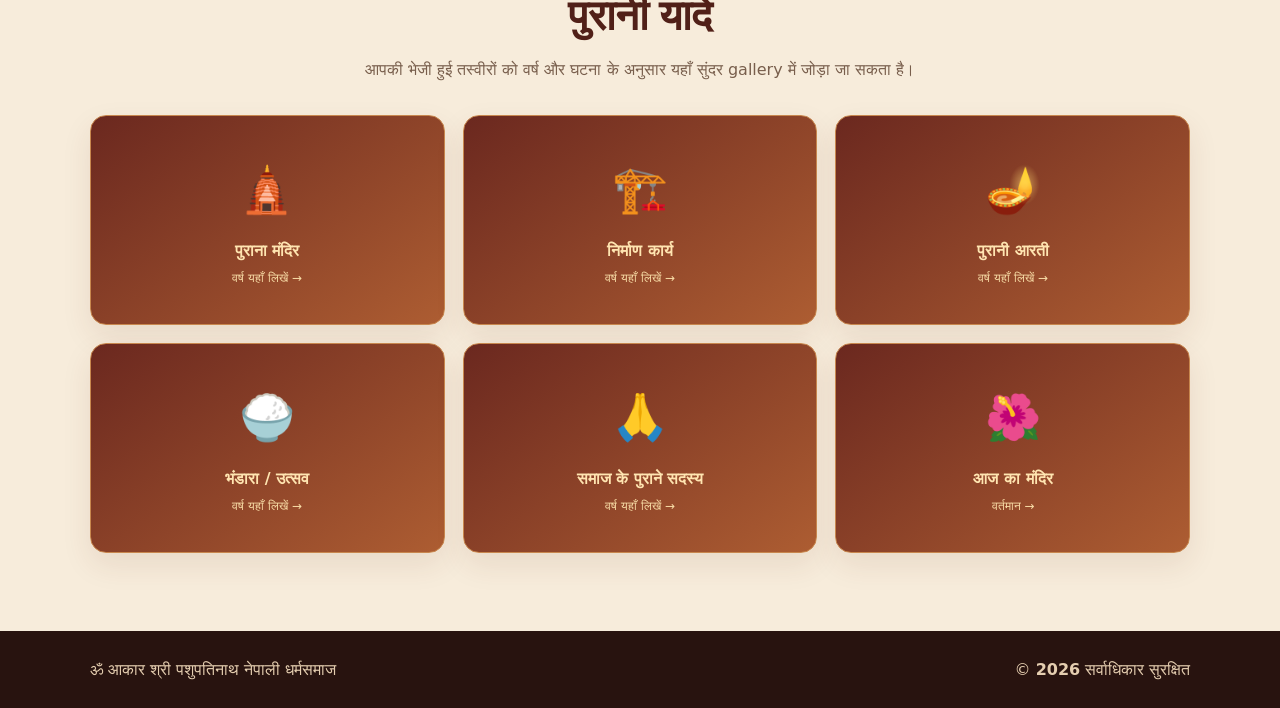
==== commit e27ba67c: "up up" ====
--- a/itihas.html
+++ b/itihas.html
@@ -6,6 +6,7 @@
 <section id="timeline" class="section"><div class="heading center"><span>📜 इतिहास एवं स्मृतियाँ</span><h2>जैसे-जैसे मंदिर बना…</h2><p>हर पड़ाव हमारी सामूहिक आस्था, सेवा और मेहनत की कहानी कहता है।</p></div>
 <div class="history-timeline">
  <article class="history-item"><div class="history-year">प्रारंभिक समय</div>
+ 
  <div class="history-photo">
     <div class="logo-area">
         <img src="old-image/01.jpg" class="logo-img">
@@ -13,6 +14,7 @@
 </div>
 <div class="history-content"><span>पहला पड़ाव</span><h3>मंदिर की शुरुआत</h3><p>इस स्थान पर मंदिर/धर्मसमाज की शुरुआत, स्थान और प्रारंभिक दिनों की कहानी लिखें।</p></div></article>
  <article class="history-item"><div class="history-year">निर्माण काल</div>
+ 
  <div class="history-photo">
     <div class="logo-area">
         <img src="old-image/02.jpg" class="logo-img">
@@ -20,14 +22,16 @@
 </div>
  <div class="history-content"><span>दूसरा पड़ाव</span><h3>निर्माण एवं विस्तार</h3><p>मंदिर निर्माण, सहयोग देने वाले भक्तों और उस समय की महत्वपूर्ण घटनाओं का विवरण यहाँ रखें।</p></div></article>
  <article class="history-item"><div class="history-year">विकास का दौर</div>
+ 
  <div class="history-photo">
     <div class="logo-area">
         <img src="old-image/03.jpg" class="logo-img">
     </div>
 </div>
  <div class="history-content"><span>तीसरा पड़ाव</span><h3>धार्मिक एवं सामाजिक गतिविधियाँ</h3><p>आरती, पूजा, भंडारा, सांस्कृतिक कार्यक्रम और समाज सेवा की पुरानी यादें यहाँ दिखाएँ।</p></div></article>
- <article class="history-item"><div class="history-year">वर्तमान</div><div class="history-photo">
-<div class="history-photo">
+ <article class="history-item"><div class="history-year">वर्तमान</div>
+ 
+ <div class="history-photo">
     <div class="logo-area">
         <img src="old-image/04.jpg" class="logo-img">
     </div>
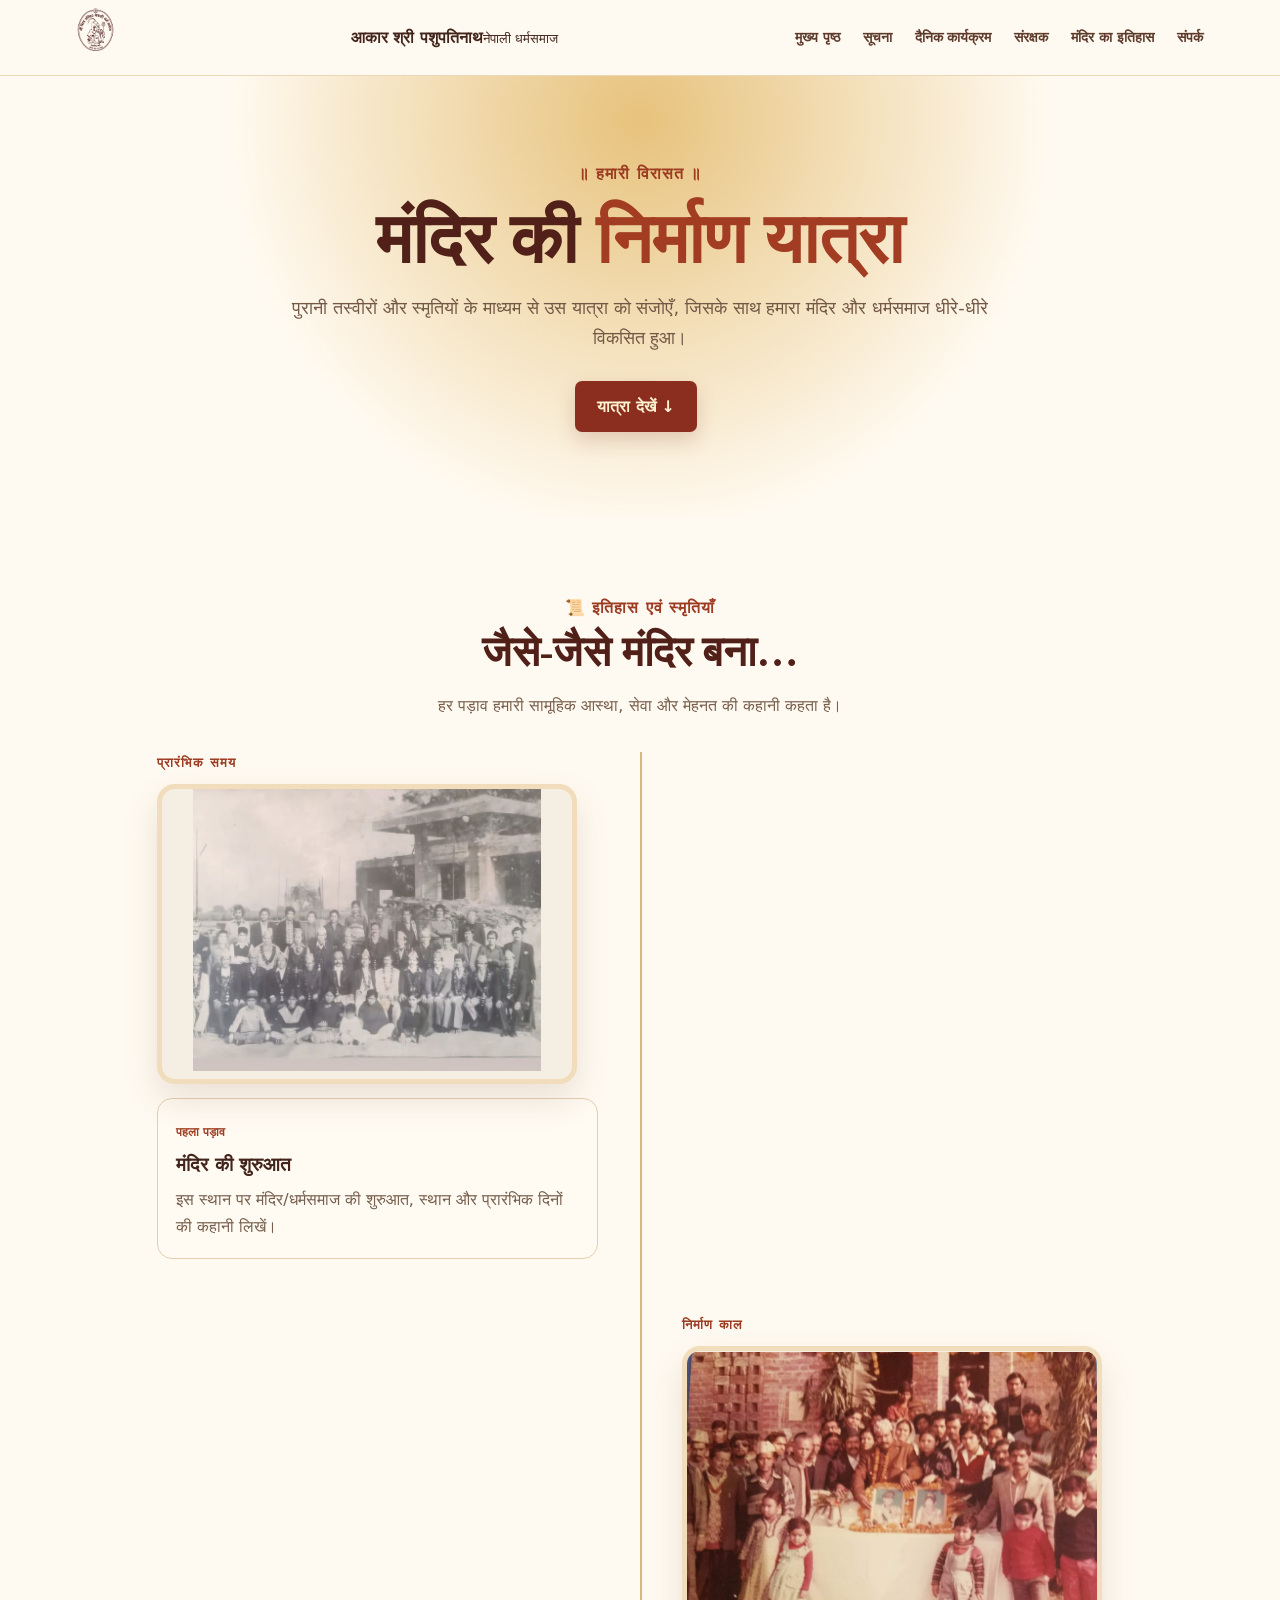
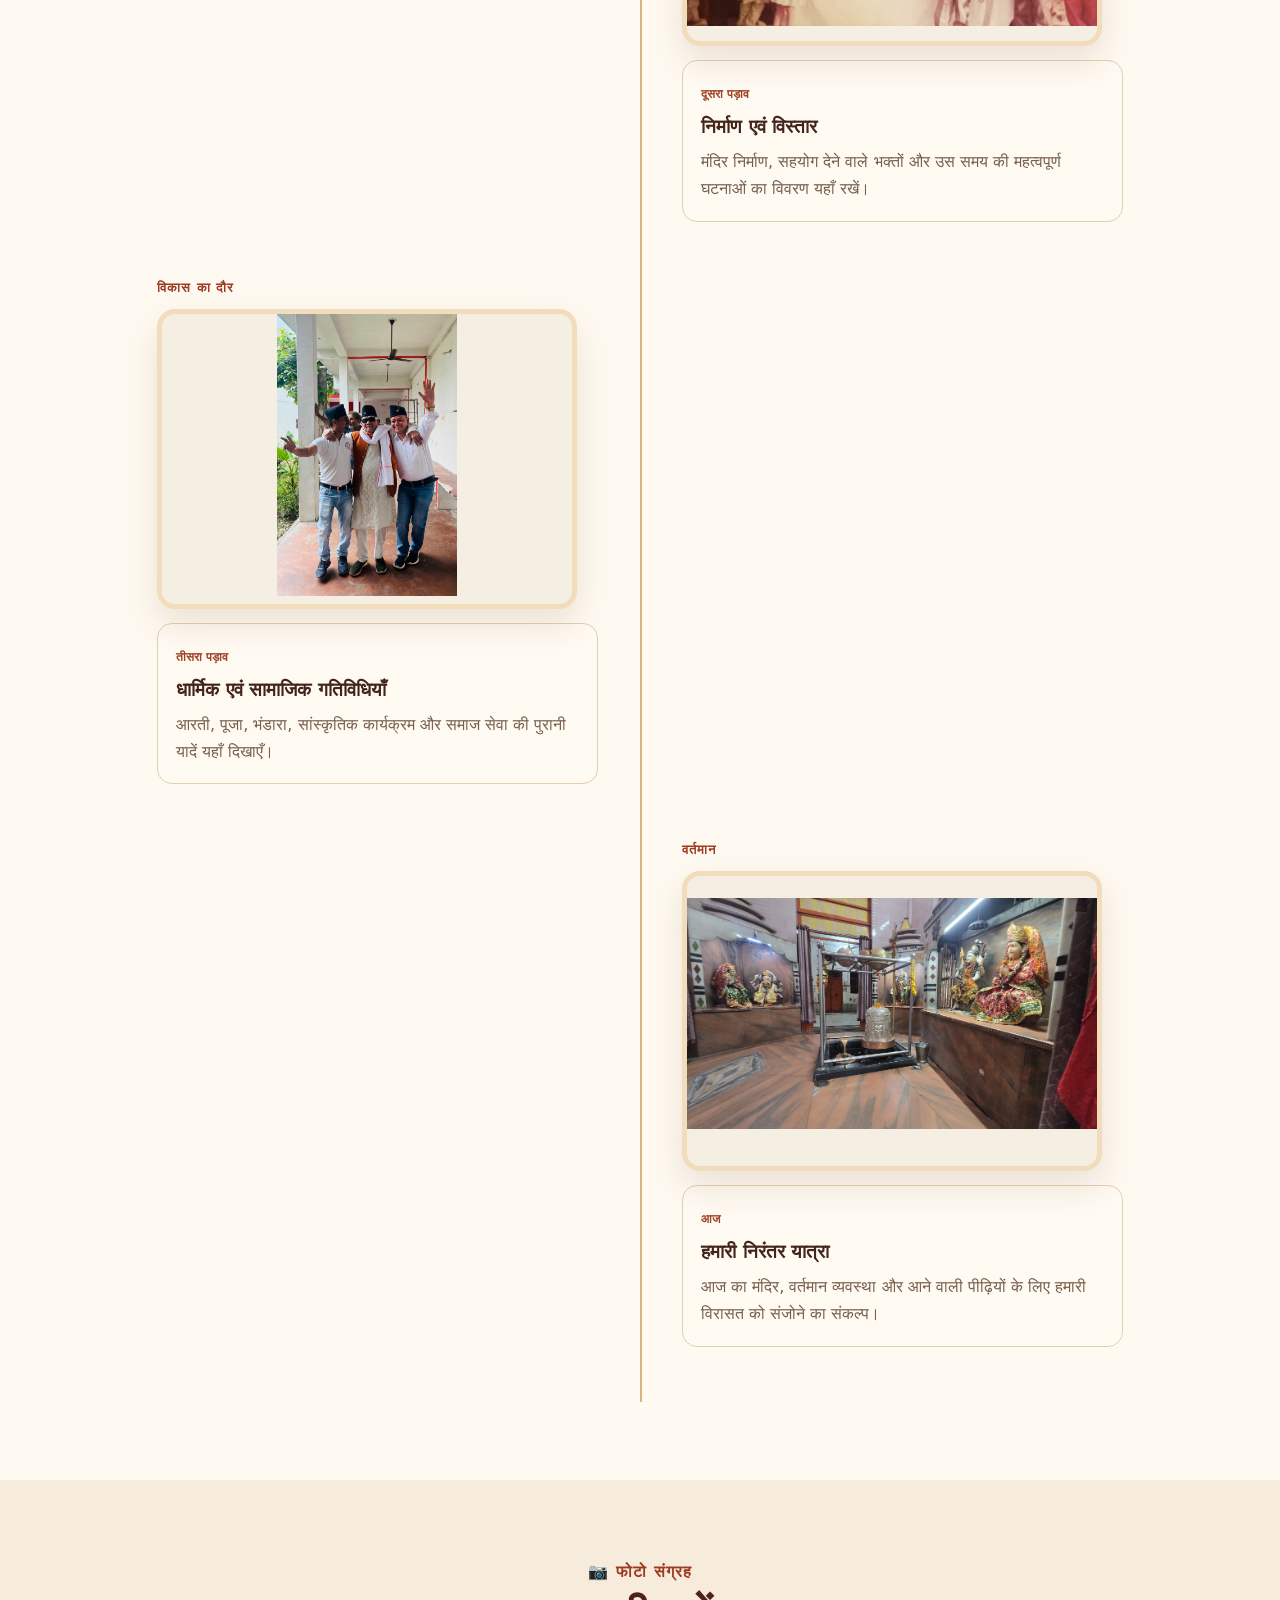
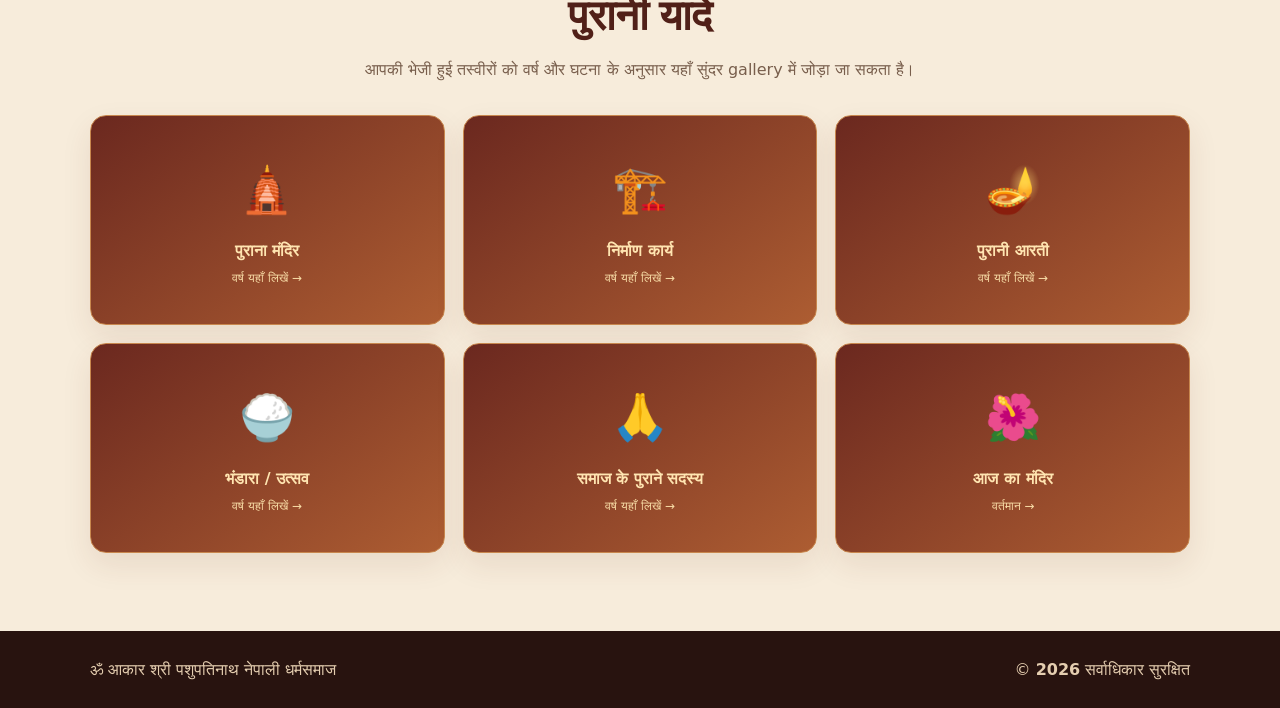
==== commit c9d3bc3e: "update t" ====
--- a/itihas.html
+++ b/itihas.html
@@ -3,41 +3,45 @@
 <body>
 <header> <div class="logo-area"> <img src="logo.png" alt="आकार श्री पशुपतिनाथ नेपाली धर्मसमाज लोगो" class="logo-header-img" ></div><div><b>आकार श्री पशुपतिनाथ</b><small>नेपाली धर्मसमाज</small></div></div><button class="hamb" onclick="document.querySelector('nav').classList.toggle('open')">☰</button><nav><a href="index.html#home">मुख्य पृष्ठ</a><a href="index.html#notice">सूचना</a><a href="index.html#daily">दैनिक कार्यक्रम</a><a href="index.html#samrakshak">संरक्षक</a><a href="itihas.html">मंदिर का इतिहास</a><a href="index.html#contact">संपर्क</a></nav></header>
 <section class="history-hero"><div class="history-inner"><div class="tilak">॥ हमारी विरासत ॥</div><h1>मंदिर की <em>निर्माण यात्रा</em></h1><p>पुरानी तस्वीरों और स्मृतियों के माध्यम से उस यात्रा को संजोएँ, जिसके साथ हमारा मंदिर और धर्मसमाज धीरे-धीरे विकसित हुआ।</p><a class="btn" href="#timeline">यात्रा देखें ↓</a></div></section>
+
 <section id="timeline" class="section"><div class="heading center"><span>📜 इतिहास एवं स्मृतियाँ</span><h2>जैसे-जैसे मंदिर बना…</h2><p>हर पड़ाव हमारी सामूहिक आस्था, सेवा और मेहनत की कहानी कहता है।</p></div>
 <div class="history-timeline">
+
  <article class="history-item"><div class="history-year">प्रारंभिक समय</div>
- 
  <div class="history-photo">
     <div class="logo-area">
         <img src="old-image/01.jpg" class="logo-img">
     </div>
 </div>
 <div class="history-content"><span>पहला पड़ाव</span><h3>मंदिर की शुरुआत</h3><p>इस स्थान पर मंदिर/धर्मसमाज की शुरुआत, स्थान और प्रारंभिक दिनों की कहानी लिखें।</p></div></article>
+ 
  <article class="history-item"><div class="history-year">निर्माण काल</div>
- 
  <div class="history-photo">
     <div class="logo-area">
         <img src="old-image/02.jpg" class="logo-img">
     </div>
 </div>
  <div class="history-content"><span>दूसरा पड़ाव</span><h3>निर्माण एवं विस्तार</h3><p>मंदिर निर्माण, सहयोग देने वाले भक्तों और उस समय की महत्वपूर्ण घटनाओं का विवरण यहाँ रखें।</p></div></article>
+
  <article class="history-item"><div class="history-year">विकास का दौर</div>
- 
  <div class="history-photo">
     <div class="logo-area">
         <img src="old-image/03.jpg" class="logo-img">
     </div>
 </div>
  <div class="history-content"><span>तीसरा पड़ाव</span><h3>धार्मिक एवं सामाजिक गतिविधियाँ</h3><p>आरती, पूजा, भंडारा, सांस्कृतिक कार्यक्रम और समाज सेवा की पुरानी यादें यहाँ दिखाएँ।</p></div></article>
+ 
  <article class="history-item"><div class="history-year">वर्तमान</div>
- 
  <div class="history-photo">
     <div class="logo-area">
         <img src="old-image/04.jpg" class="logo-img">
     </div>
 </div>
  <div class="history-content"><span>आज</span><h3>हमारी निरंतर यात्रा</h3><p>आज का मंदिर, वर्तमान व्यवस्था और आने वाली पीढ़ियों के लिए हमारी विरासत को संजोने का संकल्प।</p></div></article>
-</div></section>
+
+</div>
+</section>
+
 <section class="section cream"><div class="heading center"><span>📷 फोटो संग्रह</span><h2>पुरानी यादें</h2><p>आपकी भेजी हुई तस्वीरों को वर्ष और घटना के अनुसार यहाँ सुंदर gallery में जोड़ा जा सकता है।</p></div>
 <div class="memory-grid history-links"><a href="purana-mandir.html">
 <span>🛕</span><b>पुराना मंदिर</b><small>वर्ष यहाँ लिखें →</small></a>
--- a/style.css
+++ b/style.css
@@ -45,6 +45,43 @@
     object-fit: contain;
     display: block;
 }
+/* लोगो और टेक्स्ट को एक लाइन में रखने के लिए */
+.brand {
+    display: flex;
+    align-items: center;
+    gap: 12px;
+}
+
+/* अक्षरों को ऊपर-नीचे सेट करने का मुख्य कोड */
+.brand-text {
+    display: flex;
+    flex-direction: column;
+    align-items: flex-start;
+}
+
+/* ऊपर वाला मुख्य नाम */
+.brand-text b {
+    display: block;
+    font-size: 18px;
+    font-weight: bold;
+    color: #4a1c1c; /* आपकी पसंद का नीला रंग */
+    line-height: 1.2;
+}
+
+/* नीचे वाला छोटा नाम */
+.brand-text small {
+    display: block;
+    font-size: 13px;
+    color: #444; /* गहरा ग्रे रंग */
+    margin-top: 2px;
+}
+
+/* लोगो का साइज फिक्स करने के लिए */
+.logo-header-img {
+    height: 50px; /* आप अपनी जरूरत अनुसार छोटा-बड़ा कर सकते हैं */
+    width: auto;
+    display: block;
+}
 @media (max-width: 768px) {
     .logo-img {
         width: 120px;
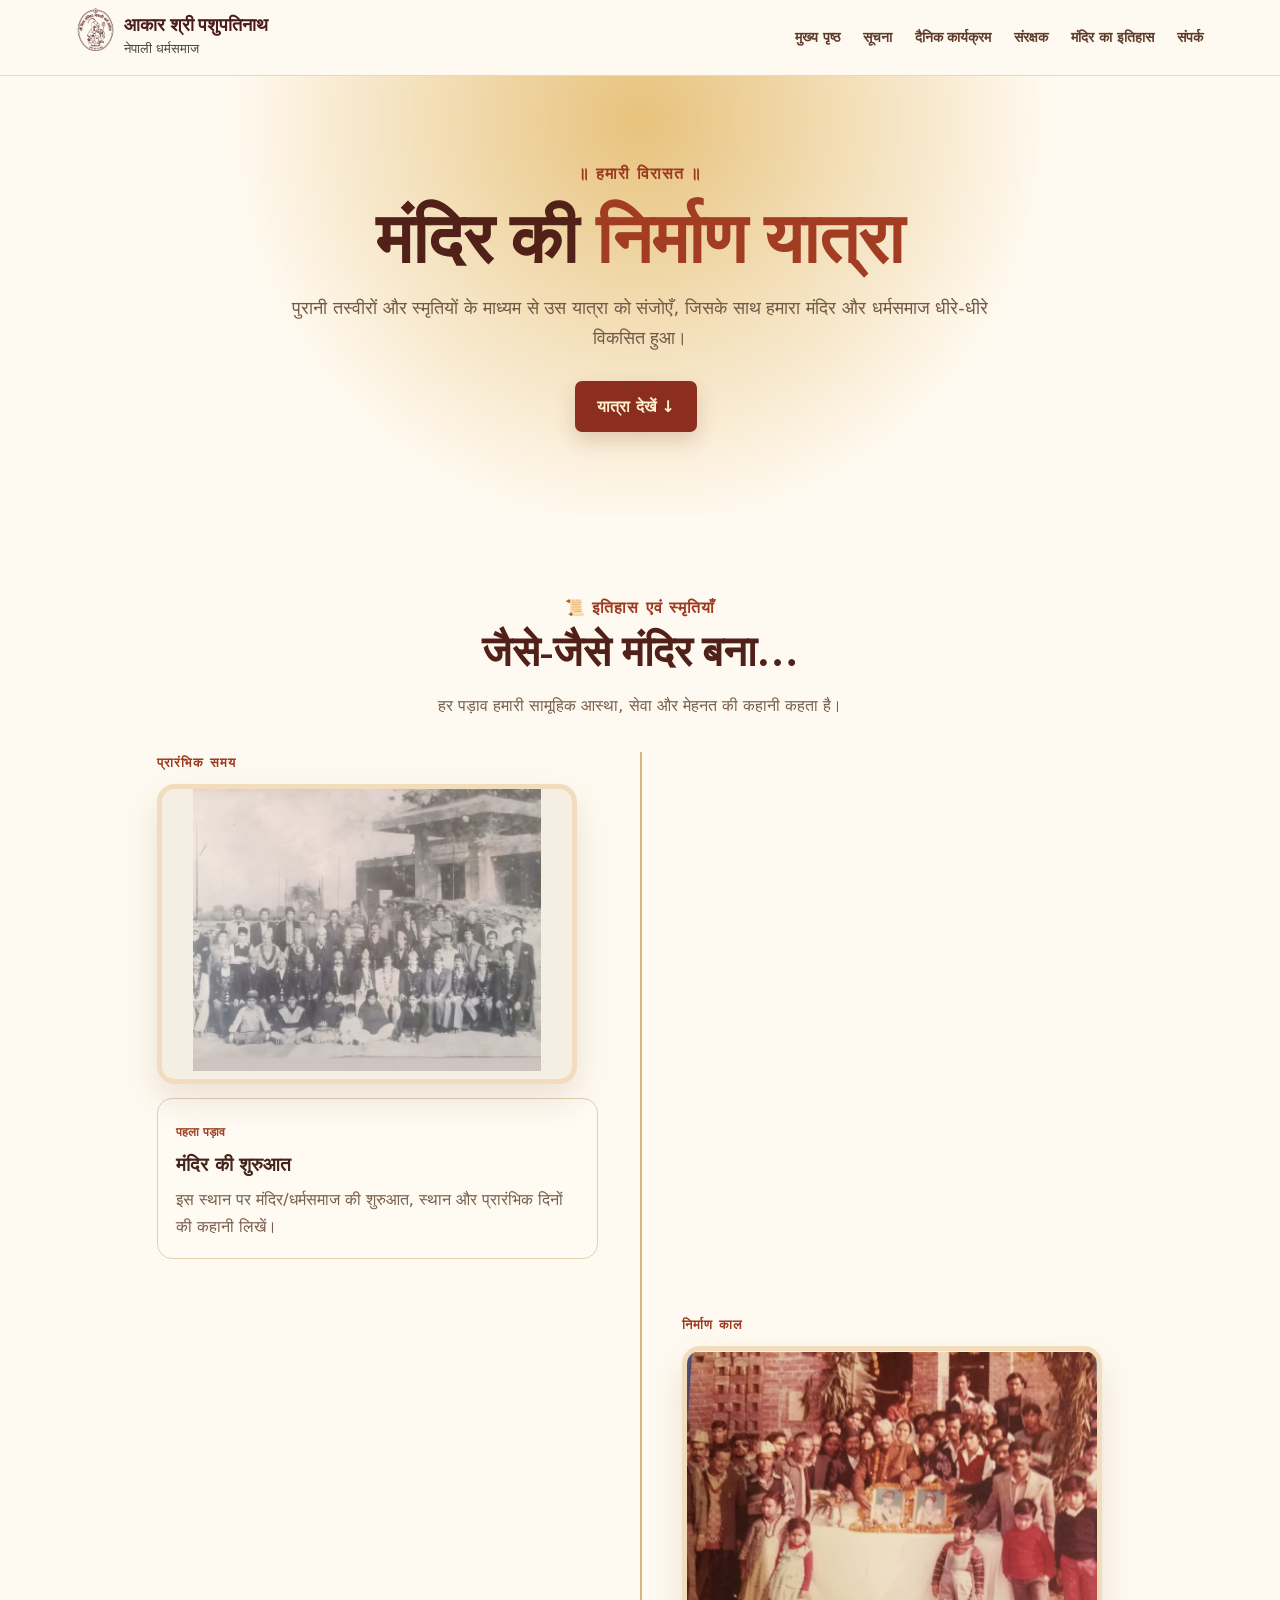
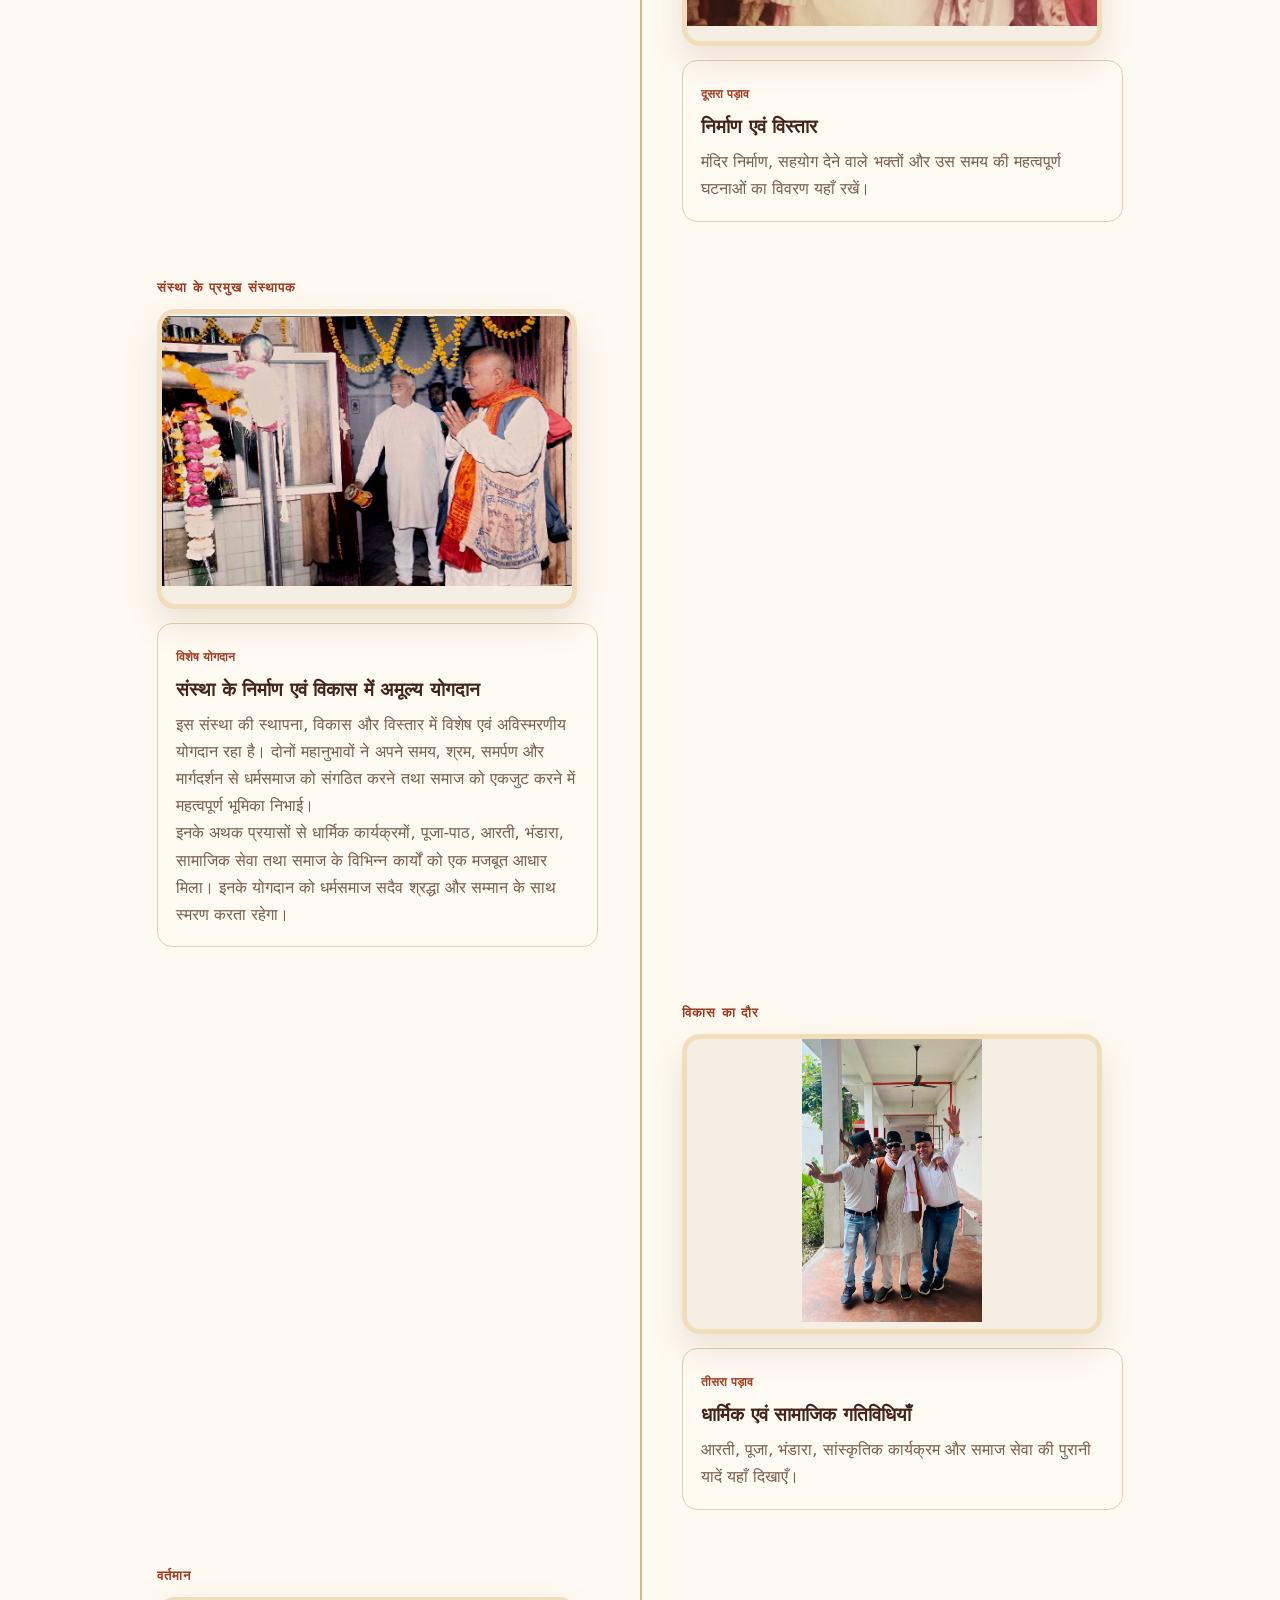
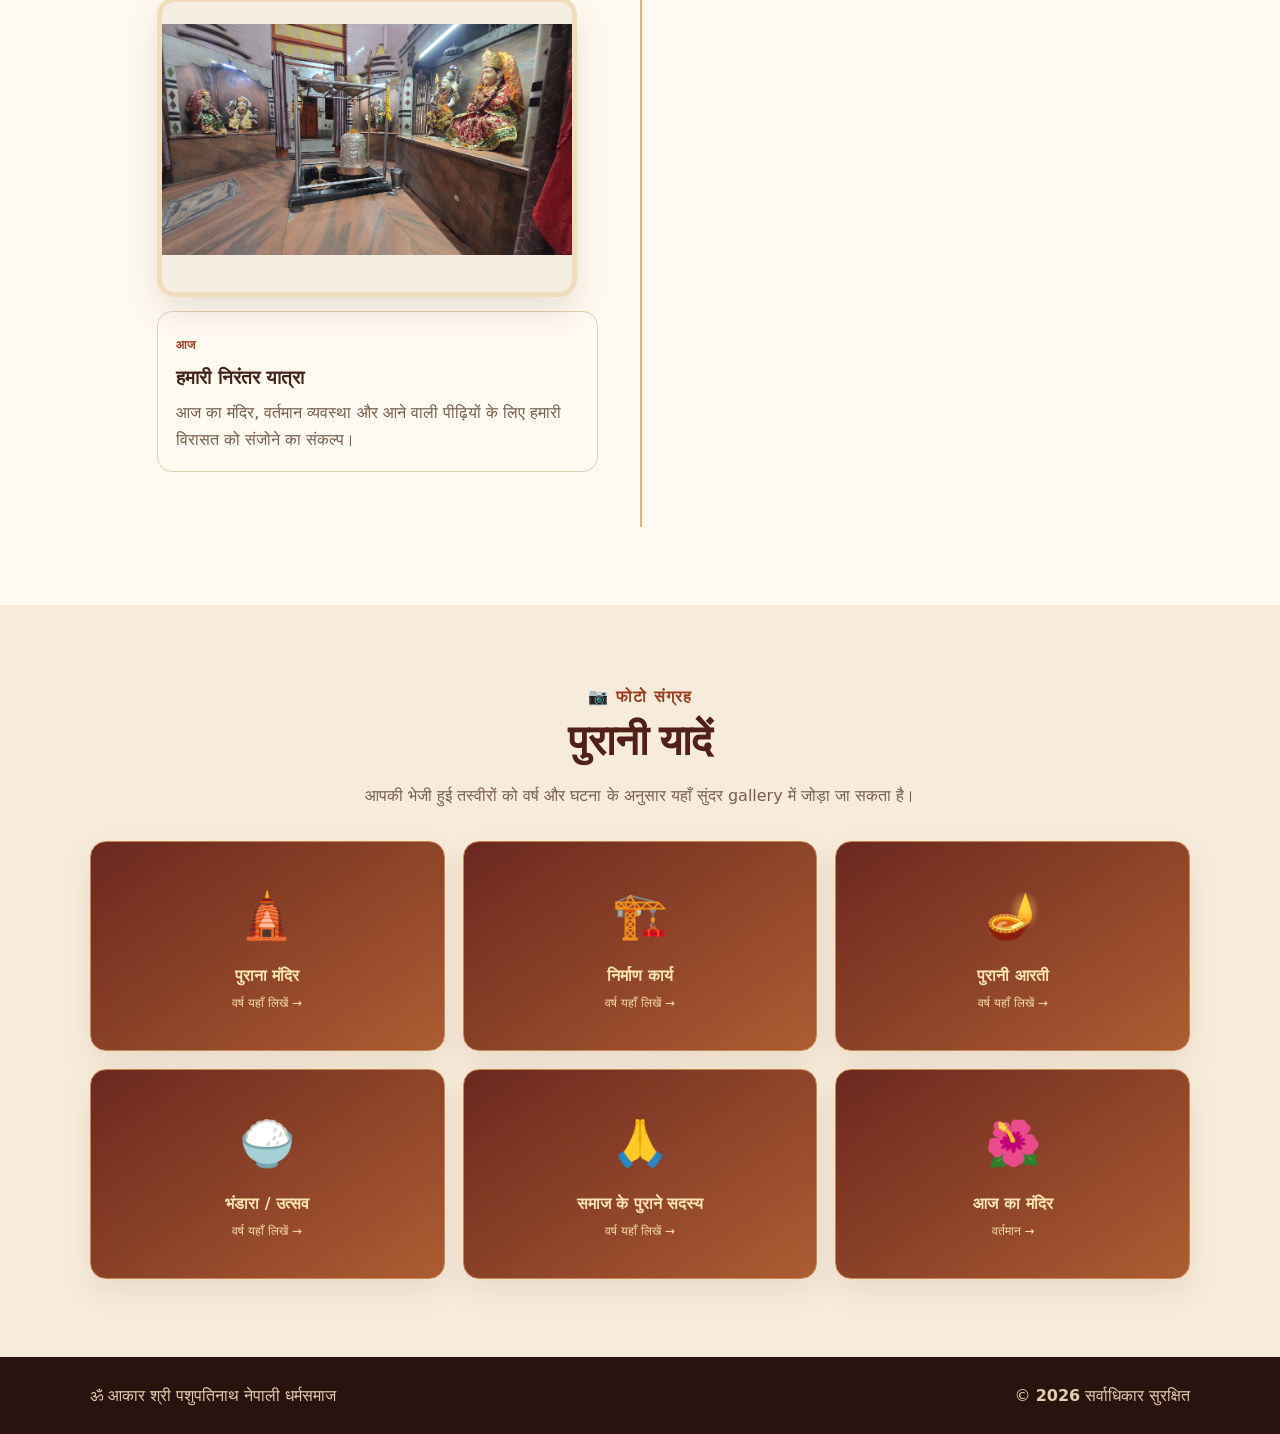
==== commit cf1a6691: "updat push" ====
--- a/itihas.html
+++ b/itihas.html
@@ -1,7 +1,20 @@
 <!doctype html>
 <html lang="hi"><head><meta charset="utf-8"><meta name="viewport" content="width=device-width,initial-scale=1"><title>मंदिर का इतिहास | आकार श्री पशुपतिनाथ नेपाली धर्मसमाज</title><link rel="stylesheet" href="style.css"></head>
 <body>
-<header> <div class="logo-area"> <img src="logo.png" alt="आकार श्री पशुपतिनाथ नेपाली धर्मसमाज लोगो" class="logo-header-img" ></div><div><b>आकार श्री पशुपतिनाथ</b><small>नेपाली धर्मसमाज</small></div></div><button class="hamb" onclick="document.querySelector('nav').classList.toggle('open')">☰</button><nav><a href="index.html#home">मुख्य पृष्ठ</a><a href="index.html#notice">सूचना</a><a href="index.html#daily">दैनिक कार्यक्रम</a><a href="index.html#samrakshak">संरक्षक</a><a href="itihas.html">मंदिर का इतिहास</a><a href="index.html#contact">संपर्क</a></nav></header>
+<header> 
+ <!-- ब्रांड एरिया (लोगो और टेक्स्ट) -->
+  <a class="brand" href="index.html" style="text-decoration:none; display:flex; align-items:center; gap:10px;">
+    <div class="logo-area"> 
+      <img src="logo.png" alt="आकार श्री पशुपतिनाथ नेपाली धर्मसमाज लोगो" class="logo-header-img">
+    </div>
+    <!-- ये क्लास दोनों को ऊपर-नीचे रखेगी -->
+    <div class="brand-text">
+      <b>आकार श्री पशुपतिनाथ</b>
+      <small>नेपाली धर्मसमाज</small>
+    </div>
+  </a>
+
+<button class="hamb" onclick="document.querySelector('nav').classList.toggle('open')">☰</button><nav><a href="index.html#home">मुख्य पृष्ठ</a><a href="index.html#notice">सूचना</a><a href="index.html#daily">दैनिक कार्यक्रम</a><a href="index.html#samrakshak">संरक्षक</a><a href="itihas.html">मंदिर का इतिहास</a><a href="index.html#contact">संपर्क</a></nav></header>
 <section class="history-hero"><div class="history-inner"><div class="tilak">॥ हमारी विरासत ॥</div><h1>मंदिर की <em>निर्माण यात्रा</em></h1><p>पुरानी तस्वीरों और स्मृतियों के माध्यम से उस यात्रा को संजोएँ, जिसके साथ हमारा मंदिर और धर्मसमाज धीरे-धीरे विकसित हुआ।</p><a class="btn" href="#timeline">यात्रा देखें ↓</a></div></section>
 
 <section id="timeline" class="section"><div class="heading center"><span>📜 इतिहास एवं स्मृतियाँ</span><h2>जैसे-जैसे मंदिर बना…</h2><p>हर पड़ाव हमारी सामूहिक आस्था, सेवा और मेहनत की कहानी कहता है।</p></div>
@@ -22,6 +35,48 @@
     </div>
 </div>
  <div class="history-content"><span>दूसरा पड़ाव</span><h3>निर्माण एवं विस्तार</h3><p>मंदिर निर्माण, सहयोग देने वाले भक्तों और उस समय की महत्वपूर्ण घटनाओं का विवरण यहाँ रखें।</p></div></article>
+
+<article class="history-item">
+
+    <div class="history-year">
+        संस्था के प्रमुख संस्थापक
+    </div>
+
+    <div class="history-photo">
+        <div class="logo-area">
+            <img src="old-image/05.jpg"
+                 class="logo-img"
+                 alt="संस्था के प्रमुख संस्थापक">
+        </div>
+    </div>
+
+    <div class="history-content">
+
+        <span>विशेष योगदान</span>
+
+        <h3>
+            संस्था के निर्माण एवं विकास में अमूल्य योगदान
+        </h3>
+
+        <p>
+            इस संस्था की स्थापना, विकास और विस्तार में विशेष एवं
+            अविस्मरणीय योगदान रहा है। दोनों महानुभावों ने
+            अपने समय, श्रम, समर्पण और मार्गदर्शन से
+            धर्मसमाज को संगठित करने तथा समाज को एकजुट
+            करने में महत्वपूर्ण भूमिका निभाई।
+        </p>
+
+        <p>
+            इनके अथक प्रयासों से धार्मिक कार्यक्रमों,
+            पूजा-पाठ, आरती, भंडारा, सामाजिक सेवा तथा
+            समाज के विभिन्न कार्यों को एक मजबूत आधार मिला।
+            इनके योगदान को धर्मसमाज सदैव श्रद्धा और सम्मान
+            के साथ स्मरण करता रहेगा।
+        </p>
+
+    </div>
+
+</article>
 
  <article class="history-item"><div class="history-year">विकास का दौर</div>
  <div class="history-photo">
